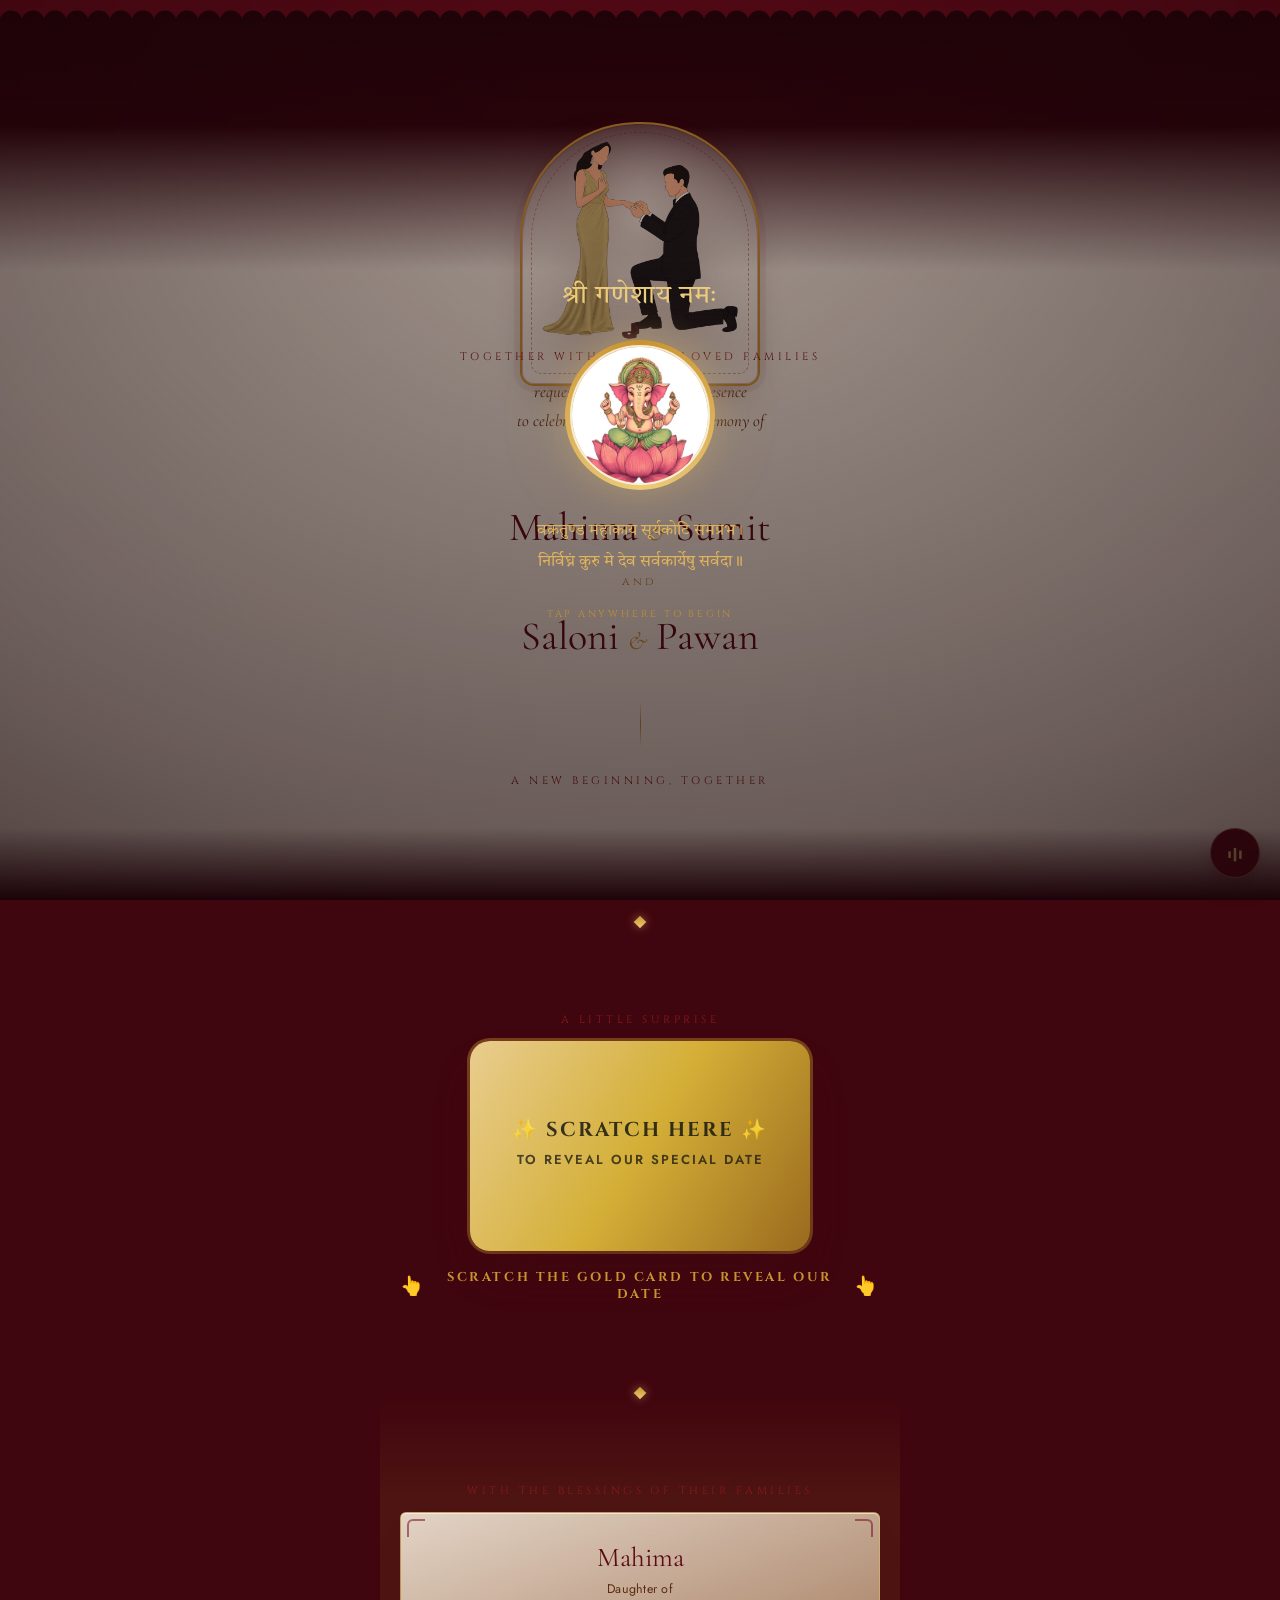
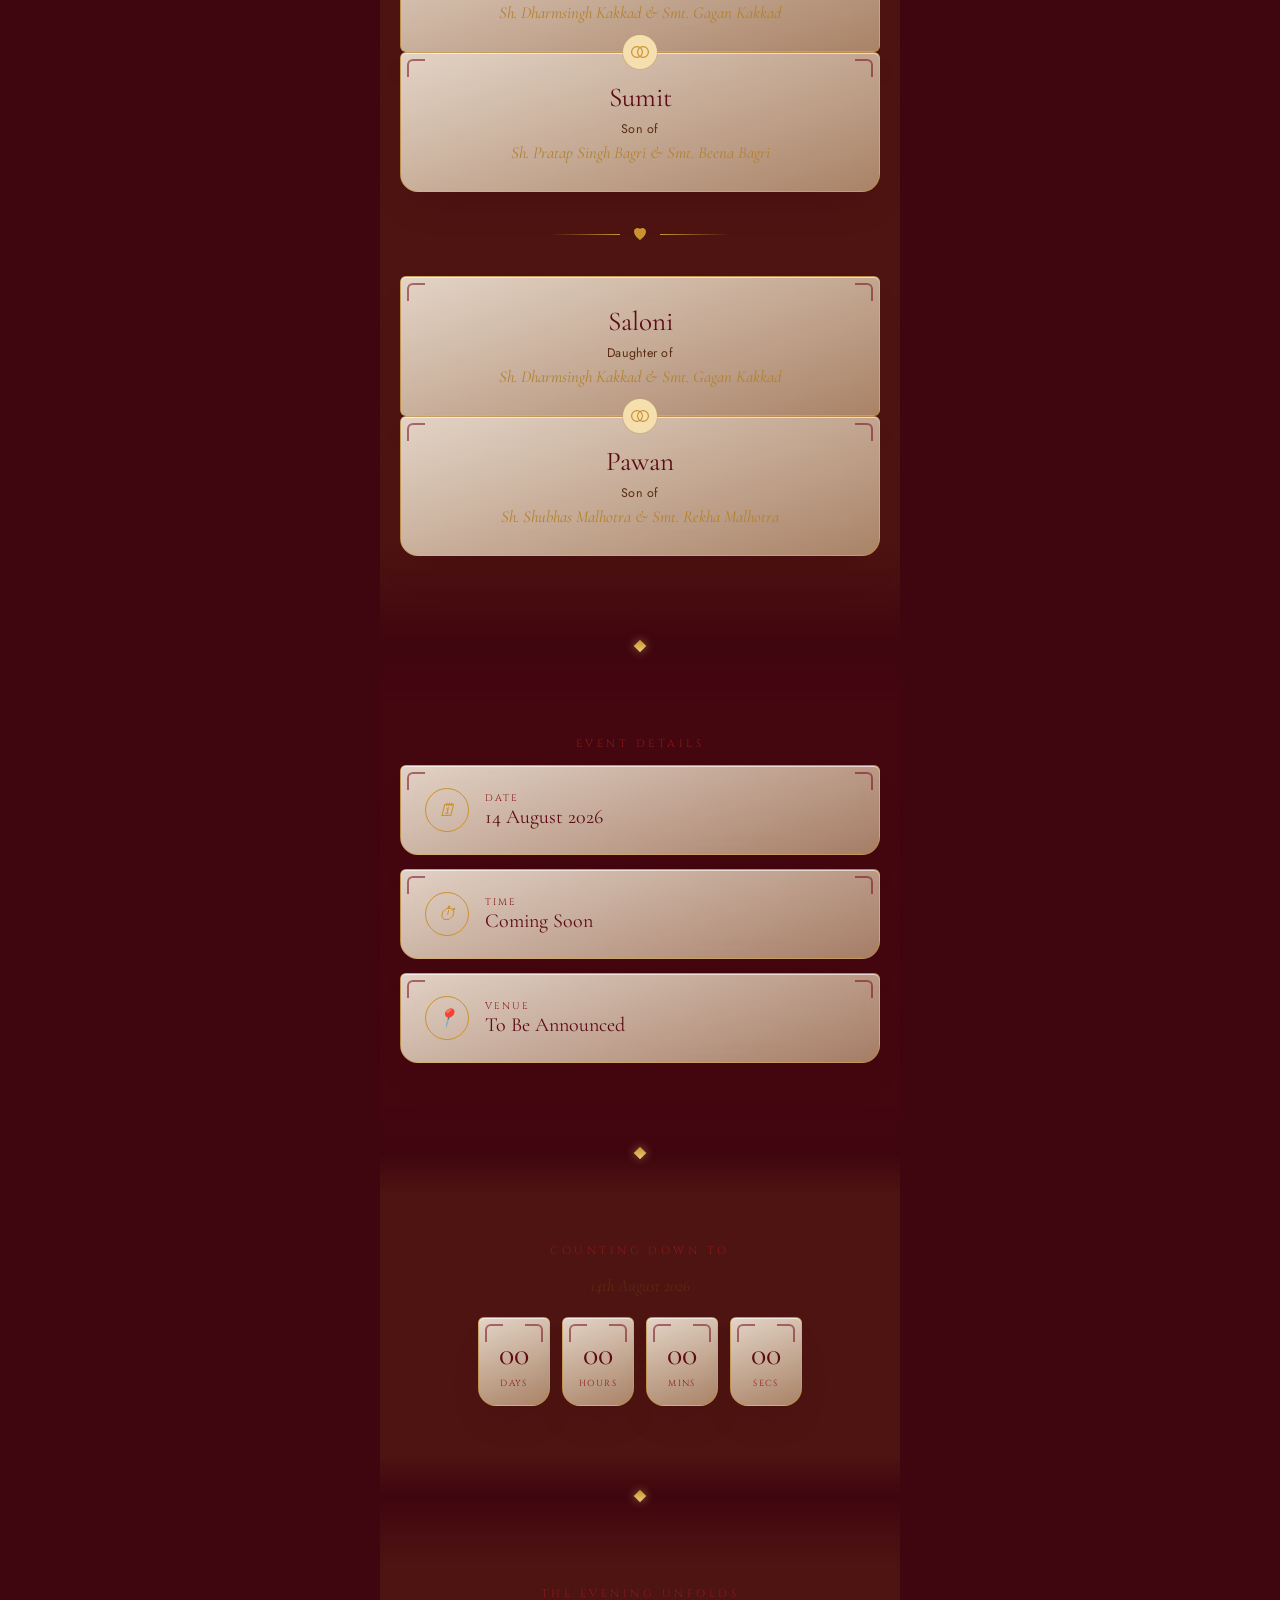
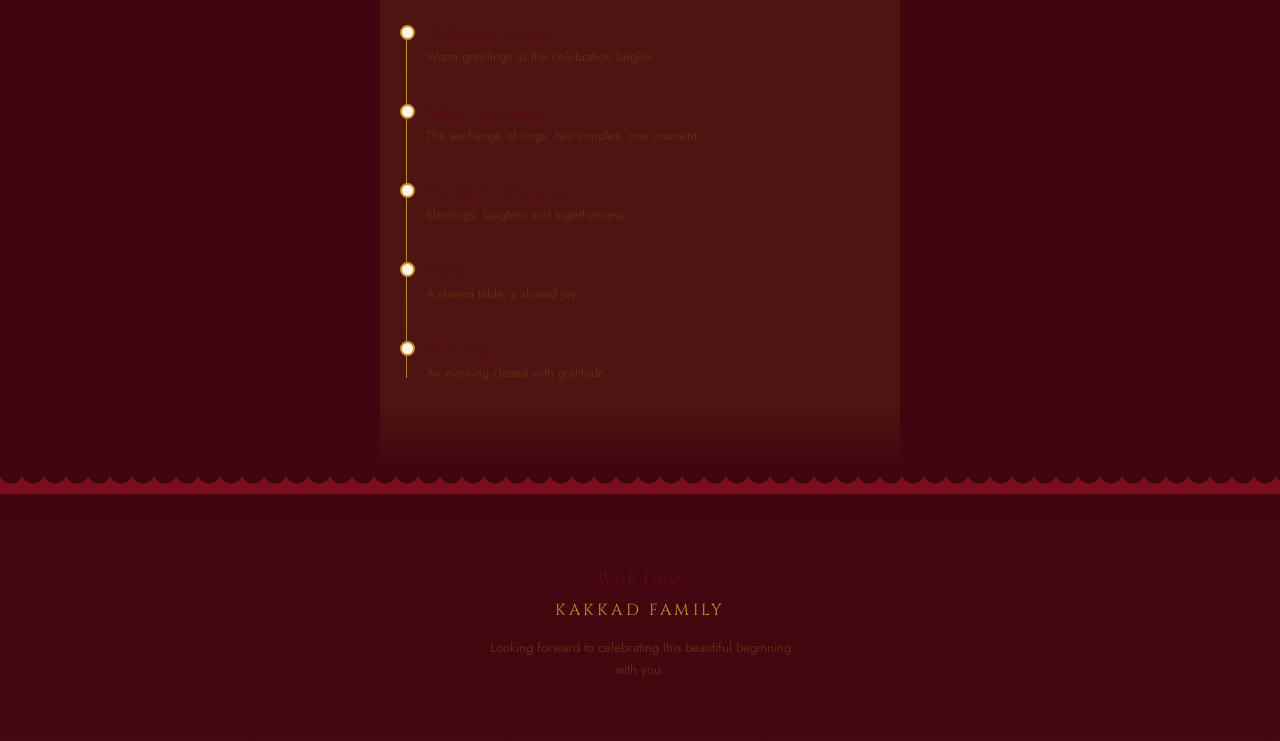
==== index.html @ e186261b "Rename index (1).html to index.html" ====
<!DOCTYPE html>
<html lang="en">
<head>
<meta charset="UTF-8">
<meta name="viewport" content="width=device-width, initial-scale=1.0, maximum-scale=1, user-scalable=no">
<title>Mahima &amp; Sumit • Saloni &amp; Pawan — Engagement</title>

<!-- ============================================================
     FONTS
     Cormorant Garamond  -> emotional display serif (names, shlok translation, big moments)
     Cinzel               -> ceremonial small caps for eyebrows / labels
     Jost                 -> clean body sans, mobile legible
     Tiro Devanagari Hindi-> for the Sanskrit invocation
============================================================ -->
<link rel="preconnect" href="https://fonts.googleapis.com">
<link rel="preconnect" href="https://fonts.gstatic.com" crossorigin>
<link href="https://fonts.googleapis.com/css2?family=Cormorant+Garamond:ital,wght@0,400;0,500;0,600;1,500&family=Cinzel:wght@500;600&family=Jost:wght@300;400;500&family=Tiro+Devanagari+Hindi&display=swap" rel="stylesheet">

<style>
/* ============================================================
   0. TOKENS
============================================================ */
:root{
  --forest:#5c0a14;
  --forest-2:#2b0509;
  --olive:#8a1a1a;
  --sage:#b3822f;
  --cream:#f6dfae;
  --ivory:#fdf6e6;
  --champagne:#c9932f;
  --champagne-soft:#eccb7a;
  --blush:#e7b95a;
  --beige:#d8b978;
  --ink:#2a1206;
  --ink-soft:#5a2c12;
  --maroon:#7a0d1e;
  --maroon-deep:#40060f;
  --royal-blue:#12305c;

  --display: 'Cormorant Garamond', serif;
  --eyebrow: 'Cinzel', serif;
  --body: 'Jost', sans-serif;
  --deva: 'Tiro Devanagari Hindi', serif;

  --ease: cubic-bezier(.22,.61,.36,1);
}

*{box-sizing:border-box; margin:0; padding:0;}
html{scroll-behavior:smooth;}
body{
  font-family:var(--body);
  color:var(--ink);
  overflow-x:hidden;
  -webkit-font-smoothing:antialiased;
  background-image:url('bg-maroon-lotus.jpg');
  background-size:cover;
  background-position:center top;
  background-repeat:no-repeat;
  background-attachment:fixed;
  background-color:var(--maroon-deep);
}
/* Soft dark veil over the real photo background so text stays readable */
body::before{
  content:'';
  position:fixed; inset:0; z-index:0; pointer-events:none;
  background:
    linear-gradient(180deg, rgba(20,3,7,.55) 0%, rgba(20,3,7,.28) 14%, rgba(253,246,230,.94) 30%, rgba(253,246,230,.97) 92%, rgba(20,3,7,.35) 100%);
}
img{max-width:100%; display:block;}
section{position:relative; z-index:1; padding:90px 20px; max-width:520px; margin:0 auto;}

.eyebrow{
  font-family:var(--eyebrow);
  letter-spacing:.32em;
  font-size:.68rem;
  text-transform:uppercase;
  color:var(--olive);
  text-align:center;
  display:block;
  margin-bottom:14px;
}
.divider{
  width:1px; height:46px;
  background:linear-gradient(to bottom, transparent, var(--champagne), transparent);
  margin:26px auto;
}
.divider-h{
  width:70px; height:1px;
  background:linear-gradient(to right, transparent, var(--champagne), transparent);
  margin:22px auto;
}

@media (prefers-reduced-motion: reduce){
  *{animation-duration:.001ms !important; animation-iteration-count:1 !important; transition-duration:.001ms !important;}
}

/* ============================================================
   0b. JHAROKHA ARCADE BAND — a repeating carved-arch balustrade,
   used to frame the top and bottom of the page like a palace facade
============================================================ */
.jharokha-arcade{
  position:relative; z-index:1;
  height:22px; width:100%;
  background-color: var(--maroon);
  -webkit-mask-image: radial-gradient(circle at 11px 22px, transparent 11px, #000 12px);
  mask-image: radial-gradient(circle at 11px 22px, transparent 11px, #000 12px);
  -webkit-mask-size:22px 22px; mask-size:22px 22px;
  -webkit-mask-repeat:repeat-x; mask-repeat:repeat-x;
  box-shadow:0 2px 10px rgba(64,6,15,.35);
}
.jharokha-arcade.flip{
  transform:scaleY(-1);
}

/* ============================================================
   1. AMBIENT FLORAL / PARTICLE LAYER (shared across page)
============================================================ */
#ambient{
  position:fixed; inset:0; pointer-events:none; z-index:2; overflow:hidden;
}
.leaf, .petal{
  position:absolute; opacity:0; will-change:transform, opacity;
  animation: drift 16s linear infinite;
}
@keyframes drift{
  0%{ transform:translateY(-8vh) translateX(0) rotate(0deg); opacity:0; }
  8%{ opacity:.55; }
  92%{ opacity:.4; }
  100%{ transform:translateY(108vh) translateX(24px) rotate(200deg); opacity:0; }
}

/* ============================================================
   2. OPENING SEQUENCE
============================================================ */
#intro{
  position:fixed; inset:0; z-index:100;
  background-image:url('bg-red-lotus.jpg');
  background-size:cover;
  background-position:center;
  display:flex; align-items:center; justify-content:center;
  transition:opacity 1.4s var(--ease), visibility 1.4s var(--ease);
}
#intro::before{
  content:'';
  position:absolute; inset:0; pointer-events:none;
  background:radial-gradient(120% 120% at 50% 20%, rgba(20,3,7,.35) 0%, rgba(20,3,7,.62) 60%, rgba(20,3,7,.85) 100%);
}
#intro.hide{opacity:0; visibility:hidden; pointer-events:none;}
.intro-inner{
  text-align:center; padding:32px; max-width:420px;
  opacity:0; transform:translateY(14px);
  animation: introFade 1.4s var(--ease) forwards;
}
@keyframes introFade{ to{opacity:1; transform:translateY(0);} }

.intro-mantra{
  font-family:var(--deva);
  font-size:1.65rem;
  color:var(--champagne-soft);
  letter-spacing:.02em;
  margin-bottom:26px;
}
.ganesh-frame{
  width:150px; height:150px; border-radius:50%;
  margin:0 auto 26px;
  padding:5px;
  background:conic-gradient(from 0deg, var(--champagne), var(--champagne-soft), var(--champagne));
  box-shadow:0 0 34px rgba(201,164,99,.45), 0 0 70px rgba(201,164,99,.18);
  animation: floatY 5s ease-in-out infinite;
}
.ganesh-frame .inner{
  width:100%; height:100%; border-radius:50%; overflow:hidden;
  border:2px solid rgba(251,248,240,.85);
}
.ganesh-frame img{ width:100%; height:100%; object-fit:cover; }
@keyframes floatY{ 0%,100%{transform:translateY(0);} 50%{transform:translateY(-10px);} }

.intro-shlok{
  font-family:var(--deva);
  font-size:1rem;
  line-height:1.9;
  color:var(--blush);
  opacity:0;
  animation: shlokFade 1.6s var(--ease) forwards;
  animation-delay:1.1s;
}
@keyframes shlokFade{ to{opacity:.92;} }

.intro-tap{
  margin-top:30px;
  font-family:var(--eyebrow);
  font-size:.62rem;
  letter-spacing:.28em;
  text-transform:uppercase;
  color:var(--champagne);
  opacity:0;
  animation: shlokFade 1.2s var(--ease) forwards;
  animation-delay:2.6s;
}

/* ============================================================
   3. HERO / INVITATION
============================================================ */
#hero{
  min-height:100vh;
  display:flex; flex-direction:column; align-items:center; justify-content:center;
  text-align:center;
  padding-top:70px;
}
.hero-illustration{
  display:flex; align-items:center; justify-content:center;
  margin-bottom:8px;
  position:relative;
}
/* Jharokha arch — a carved palace-window silhouette framing the couple portrait */
.hero-illustration::before{
  content:'';
  position:absolute;
  top:-14px; left:50%; transform:translateX(-50%);
  width:236px; height:260px;
  background:
    radial-gradient(120% 90% at 50% 38%, rgba(253,246,230,.9), rgba(253,246,230,0) 62%);
  border:2px solid var(--champagne);
  border-radius:118px 118px 14px 14px;
  box-shadow:
    0 0 0 6px rgba(122,13,30,.06),
    inset 0 0 0 1px rgba(122,13,30,.25),
    0 18px 40px -18px rgba(64,6,15,.45);
  pointer-events:none;
}
.hero-illustration::after{
  content:'';
  position:absolute;
  top:-4px; left:50%; transform:translateX(-50%);
  width:216px; height:240px;
  border:1px dashed rgba(122,13,30,.35);
  border-radius:108px 108px 10px 10px;
  pointer-events:none;
}
.couple-illustration{
  width:200px; height:auto;
  filter:drop-shadow(0 18px 26px rgba(64,6,15,.28));
  animation: floatY 6s ease-in-out infinite;
  position:relative;
  border-radius:100px 100px 8px 8px;
}

.hero-kicker{
  font-family:var(--eyebrow);
  font-size:.66rem;
  letter-spacing:.3em;
  text-transform:uppercase;
  color:var(--olive);
  margin:22px 0 6px;
}
.hero-line{
  font-family:var(--display);
  font-style:italic;
  font-size:1.05rem;
  color:var(--ink-soft);
  line-height:1.7;
  max-width:340px;
  margin:0 auto 8px;
}
.hero-names{
  font-family:var(--display);
  font-size:2.5rem;
  color:var(--forest);
  line-height:1.25;
  margin:14px 0;
}
.hero-names .amp{ color:var(--champagne); font-style:italic; font-size:1.6rem; }
.hero-and{
  font-family:var(--eyebrow);
  font-size:.7rem;
  letter-spacing:.3em;
  color:var(--sage);
  margin:8px 0;
}

.reveal{
  opacity:0; transform:translateY(26px);
  transition:opacity 1s var(--ease), transform 1s var(--ease);
}
.reveal.in{ opacity:1; transform:translateY(0); }

/* ============================================================
   4. GLASS CARD (shared)
============================================================ */
.glass{
  background:linear-gradient(160deg, rgba(253,246,230,.85), rgba(246,223,174,.55));
  backdrop-filter:blur(14px);
  -webkit-backdrop-filter:blur(14px);
  border:1px solid rgba(201,147,47,.5);
  border-radius:6px 6px 18px 18px;
  box-shadow:0 20px 40px -20px rgba(64,6,15,.35), inset 0 1px 0 rgba(255,255,255,.6);
  position:relative;
}
/* carved jharokha corner brackets */
.glass::before, .glass::after{
  content:'';
  position:absolute; top:6px; width:16px; height:16px;
  border-top:2px solid var(--maroon); pointer-events:none; opacity:.55;
}
.glass::before{ left:6px; border-left:2px solid var(--maroon); border-radius:6px 0 0 0; }
.glass::after{ right:6px; border-right:2px solid var(--maroon); border-radius:0 6px 0 0; }

/* ============================================================
   5. SCRATCH CARD
============================================================ */
#scratch-section{ text-align:center; }
.scratch-wrap{
  position:relative;
  width:100%; max-width:340px; height:210px;
  margin:0 auto;
  border-radius:20px;
  overflow:hidden;
  box-shadow:0 24px 50px -18px rgba(64,6,15,.45), 0 0 0 3px rgba(201,147,47,.4);
  animation: scratchGlow 2.2s ease-in-out infinite;
}
@keyframes scratchGlow{
  0%,100%{ box-shadow:0 24px 50px -18px rgba(64,6,15,.45), 0 0 0 3px rgba(201,147,47,.35), 0 0 18px 2px rgba(201,147,47,.25); }
  50%{ box-shadow:0 24px 50px -18px rgba(64,6,15,.45), 0 0 0 3px rgba(201,147,47,.7), 0 0 32px 8px rgba(201,147,47,.6); }
}
.scratch-reveal{
  position:absolute; inset:0;
  display:flex; flex-direction:column; align-items:center; justify-content:center;
  background:linear-gradient(160deg, var(--forest-2), var(--forest));
  color:var(--champagne-soft);
}
.scratch-reveal .date-big{
  font-family:var(--display); font-size:2.5rem; color:var(--ivory); margin:6px 0;
}
.scratch-reveal .date-sub{
  font-family:var(--eyebrow); font-size:.62rem; letter-spacing:.28em; text-transform:uppercase;
}
#scratch-canvas{
  position:absolute; inset:0; touch-action:none; cursor:pointer;
}
.scratch-hint{
  margin-top:18px;
  font-family:var(--eyebrow);
  font-size:.8rem;
  letter-spacing:.2em;
  color:var(--champagne);
  text-transform:uppercase;
  font-weight:700;
  display:flex;
  align-items:center;
  justify-content:center;
  gap:10px;
  animation: hintPulse 1.6s ease-in-out infinite;
}
.scratch-hint .finger{
  font-size:1.15rem;
  animation: fingerTap 1.6s ease-in-out infinite;
}
@keyframes hintPulse{
  0%,100%{ opacity:.7; transform:scale(1); }
  50%{ opacity:1; transform:scale(1.06); }
}
@keyframes fingerTap{
  0%,100%{ transform:translateY(0) rotate(0deg); }
  50%{ transform:translateY(4px) rotate(-8deg); }
}
.sparkle{
  position:absolute; width:6px; height:6px; border-radius:50%;
  background:var(--champagne-soft);
  opacity:0;
  pointer-events:none;
}

/* ============================================================
   5b. SECTION TINTS + ORNAMENTS (adds visual rhythm/depth)
============================================================ */
#family, #countdown, #timeline{
  background:linear-gradient(180deg, rgba(255,255,255,0) 0%, rgba(201,147,47,.10) 12%, rgba(201,147,47,.10) 88%, rgba(255,255,255,0) 100%);
}
#details{
  background:linear-gradient(180deg, rgba(255,255,255,0) 0%, rgba(122,13,30,.08) 12%, rgba(122,13,30,.08) 88%, rgba(255,255,255,0) 100%);
}
section::before{
  content:'';
  position:absolute; left:50%; top:0; transform:translate(-50%,-50%) rotate(45deg);
  width:9px; height:9px;
  background:linear-gradient(135deg, var(--champagne), var(--champagne-soft));
  box-shadow:0 0 10px rgba(201,164,99,.6);
}
#hero::before{ display:none; }

/* ============================================================
   6. FAMILY SECTION
============================================================ */
.family-grid{ display:flex; flex-direction:column; gap:18px; margin-top:10px; }
.family-card{
  padding:28px 24px; text-align:center;
}
.family-card .who{
  font-family:var(--display); font-size:1.7rem; color:var(--forest); margin-bottom:6px;
}
.family-card .rel{
  font-family:var(--body); font-size:.78rem; color:var(--ink-soft); letter-spacing:.02em;
}
.family-card .parents{
  font-family:var(--display); font-style:italic; font-size:1.05rem; color:var(--sage); margin-top:4px;
}

/* couple pairing — two family cards visually bound together as one unit */
.couple-pair{
  display:flex; flex-direction:column; align-items:stretch;
  position:relative;
}
.couple-pair .family-card{ position:relative; z-index:1; }
.couple-pair .family-card:first-child{ border-bottom-left-radius:6px; border-bottom-right-radius:6px; }
.couple-pair .family-card:last-child{ border-top-left-radius:6px; border-top-right-radius:6px; }
.pair-connector{
  display:flex; align-items:center; justify-content:center;
  height:0; position:relative; z-index:2;
  margin:0 auto;
}
.pair-connector svg{
  background:var(--cream);
  border-radius:50%;
  padding:5px;
  box-shadow:0 0 0 1px rgba(201,164,99,.35);
}

/* clear divider between the two couples */
.couple-divider{
  display:flex; align-items:center; justify-content:center; gap:12px;
  margin:34px 0;
}
.couple-divider .line{
  flex:1; max-width:70px; height:1px;
  background:linear-gradient(to right, transparent, var(--champagne));
}
.couple-divider .line:last-child{
  background:linear-gradient(to left, transparent, var(--champagne));
}

.family-heading{
  font-family:var(--eyebrow); font-size:.68rem; letter-spacing:.28em;
  text-transform:uppercase; color:var(--champagne); text-align:center; margin:36px 0 14px;
}
.family-heading:first-of-type{ margin-top:0; }

/* ============================================================
   7. EVENT DETAIL CARDS
============================================================ */
.details-grid{ display:flex; flex-direction:column; gap:14px; margin-top:10px; }
.detail-card{
  padding:22px 24px; display:flex; align-items:center; gap:16px;
}
.detail-icon{
  width:44px; height:44px; border-radius:50%; flex:none;
  border:1px solid var(--champagne);
  display:flex; align-items:center; justify-content:center;
  color:var(--champagne); font-family:var(--display); font-style:italic; font-size:1.1rem;
}
.detail-card .label{ font-family:var(--eyebrow); font-size:.6rem; letter-spacing:.2em; color:var(--olive); text-transform:uppercase; }
.detail-card .value{ font-family:var(--display); font-size:1.25rem; color:var(--forest); }

/* ============================================================
   8. COUNTDOWN
============================================================ */
#countdown{ text-align:center; }
.countdown-grid{ display:flex; justify-content:center; gap:12px; margin-top:16px; }
.count-box{
  width:72px; padding:16px 0; text-align:center;
}
.count-box .num{ font-family:var(--display); font-size:2rem; color:var(--forest); }
.count-box .lab{ font-family:var(--eyebrow); font-size:.55rem; letter-spacing:.16em; color:var(--olive); text-transform:uppercase; margin-top:4px; }

/* ============================================================
   9. TIMELINE
============================================================ */
.timeline{ position:relative; margin-top:20px; padding-left:26px; }
.timeline::before{
  content:''; position:absolute; left:6px; top:4px; bottom:4px; width:1px;
  background:linear-gradient(to bottom, var(--champagne), var(--sage));
}
.t-item{
  position:relative; padding-bottom:34px;
}
.t-item:last-child{ padding-bottom:0; }
.t-item::before{
  content:''; position:absolute; left:-26px; top:4px; width:11px; height:11px; border-radius:50%;
  background:var(--ivory); border:2px solid var(--champagne);
}
.t-item .t-title{ font-family:var(--display); font-size:1.25rem; color:var(--forest); }
.t-item .t-desc{ font-family:var(--body); font-size:.8rem; color:var(--ink-soft); margin-top:2px; }

/* ============================================================
   10. MUSIC BUTTON
============================================================ */
#music-btn{
  position:fixed; bottom:22px; right:20px; z-index:50;
  width:50px; height:50px; border-radius:50%;
  background:var(--forest); color:var(--champagne-soft);
  display:flex; align-items:center; justify-content:center;
  border:1px solid rgba(201,164,99,.5);
  box-shadow:0 10px 24px -8px rgba(64,6,15,.5);
  cursor:pointer;
}
#music-btn svg{ width:20px; height:20px; }
#music-btn .bar{ animation: eq 1s ease-in-out infinite; transform-origin:bottom; }
#music-btn.paused .bar{ animation-play-state:paused; }
@keyframes eq{ 0%,100%{transform:scaleY(.4);} 50%{transform:scaleY(1);} }

/* ============================================================
   11. FOOTER
============================================================ */
footer{
  text-align:center; padding:70px 20px 60px;
  background:linear-gradient(180deg, transparent, rgba(122,13,30,.08));
}
footer .with-love{ font-family:var(--display); font-style:italic; font-size:1.4rem; color:var(--forest); }
footer .fam-name{ font-family:var(--eyebrow); font-size:1rem; letter-spacing:.2em; color:var(--champagne); margin:8px 0 16px; text-transform:uppercase; }
footer .note{ font-family:var(--body); font-size:.82rem; color:var(--ink-soft); max-width:320px; margin:0 auto; line-height:1.7; }

/* small screens fine-tuning */
@media (max-width:360px){
  .hero-names{ font-size:2.1rem; }
  .scratch-wrap{ height:190px; }
}
</style>
</head>
<body>

<!-- ============================================================
     AMBIENT DECOR LAYER — floating leaves / petals, generated by JS
============================================================ -->
<div id="ambient"></div>
<div class="jharokha-arcade" aria-hidden="true"></div>

<!-- ============================================================
     OPENING SEQUENCE
============================================================ -->
<div id="intro">
  <div class="intro-inner">
    <div class="intro-mantra">श्री गणेशाय नमः</div>
    <div class="ganesh-frame">
      <div class="inner">
        <!-- Ganesh Ji image (provided by couple) -->
        <img src="[data-uri]" alt="Shree Ganesh">
      </div>
    </div>
    <div class="intro-shlok">
      वक्रतुण्ड महाकाय सूर्यकोटि समप्रभ।<br>
      निर्विघ्नं कुरु मे देव सर्वकार्येषु सर्वदा॥
    </div>
    <div class="intro-tap">Tap anywhere to begin</div>
  </div>
</div>

<!-- ============================================================
     HERO — INVITATION OPENING
============================================================ -->
<section id="hero">
  <div class="hero-illustration reveal">
    <!-- Couple illustration (provided by couple) -->
    <img src="[data-uri]" alt="Engagement illustration" class="couple-illustration">
  </div>

  <div class="eyebrow reveal">Together With Their Beloved Families</div>
  <p class="hero-line reveal">request the honour of your presence<br>to celebrate the Engagement Ceremony of</p>

  <div class="divider-h reveal"></div>

  <div class="hero-names reveal">Mahima <span class="amp">&amp;</span> Sumit</div>
  <div class="hero-and reveal">and</div>
  <div class="hero-names reveal">Saloni <span class="amp">&amp;</span> Pawan</div>

  <div class="divider reveal"></div>
  <div class="eyebrow reveal" style="margin-bottom:0;">A New Beginning, Together</div>
</section>

<!-- ============================================================
     SCRATCH CARD — signature interactive moment
============================================================ -->
<section id="scratch-section">
  <span class="eyebrow reveal">A Little Surprise</span>
  <div class="scratch-wrap reveal" id="scratchWrap">
    <div class="scratch-reveal">
      <div class="date-sub">Celebrate With Us</div>
      <div class="date-big">14 August 2026</div>
      <div class="date-sub">Save The Date</div>
    </div>
    <canvas id="scratch-canvas"></canvas>
  </div>
  <div class="scratch-hint reveal"><span class="finger">👆</span>Scratch the gold card to reveal our date<span class="finger">👆</span></div>
</section>

<!-- ============================================================
     FAMILY SECTION
============================================================ -->
<section id="family">
  <span class="eyebrow reveal">With The Blessings Of Their Families</span>

  <div class="couple-pair reveal">
    <div class="family-card glass">
      <div class="who">Mahima</div>
      <div class="rel">Daughter of</div>
      <div class="parents">Sh. Dharmsingh Kakkad &amp; Smt. Gagan Kakkad</div>
    </div>
    <div class="pair-connector">
      <svg viewBox="0 0 40 40" width="34" height="34"><circle cx="15" cy="20" r="9" fill="none" stroke="#c9932f" stroke-width="2"/><circle cx="25" cy="20" r="9" fill="none" stroke="#c9932f" stroke-width="2"/></svg>
    </div>
    <div class="family-card glass">
      <div class="who">Sumit</div>
      <div class="rel">Son of</div>
      <div class="parents">Sh. Pratap Singh Bagri &amp; Smt. Beena Bagri</div>
    </div>
  </div>

  <div class="couple-divider reveal">
    <span class="line"></span>
    <svg viewBox="0 0 24 24" width="16" height="16"><path d="M12 21C12 21 3 14.5 3 8.5C3 5 5.5 3 8.5 3C10.5 3 12 4.5 12 4.5C12 4.5 13.5 3 15.5 3C18.5 3 21 5 21 8.5C21 14.5 12 21 12 21Z" fill="#c9932f"/></svg>
    <span class="line"></span>
  </div>

  <div class="couple-pair reveal">
    <div class="family-card glass">
      <div class="who">Saloni</div>
      <div class="rel">Daughter of</div>
      <div class="parents">Sh. Dharmsingh Kakkad &amp; Smt. Gagan Kakkad</div>
    </div>
    <div class="pair-connector">
      <svg viewBox="0 0 40 40" width="34" height="34"><circle cx="15" cy="20" r="9" fill="none" stroke="#c9932f" stroke-width="2"/><circle cx="25" cy="20" r="9" fill="none" stroke="#c9932f" stroke-width="2"/></svg>
    </div>
    <div class="family-card glass">
      <div class="who">Pawan</div>
      <div class="rel">Son of</div>
      <div class="parents">Sh. Shubhas Malhotra &amp; Smt. Rekha Malhotra</div>
    </div>
  </div>
</section>

<!-- ============================================================
     EVENT DETAILS
============================================================ -->
<section id="details">
  <span class="eyebrow reveal">Event Details</span>
  <div class="details-grid">
    <div class="detail-card glass reveal">
      <div class="detail-icon">🗓</div>
      <div><div class="label">Date</div><div class="value">14 August 2026</div></div>
    </div>
    <div class="detail-card glass reveal">
      <div class="detail-icon">⏱</div>
      <div><div class="label">Time</div><div class="value">Coming Soon</div></div>
    </div>
    <div class="detail-card glass reveal">
      <div class="detail-icon">📍</div>
      <div><div class="label">Venue</div><div class="value">To Be Announced</div></div>
    </div>
  </div>
</section>

<!-- ============================================================
     COUNTDOWN
============================================================ -->
<section id="countdown">
  <span class="eyebrow reveal">Counting Down To</span>
  <p class="hero-line reveal" style="margin-bottom:0;">14th August 2026</p>
  <div class="countdown-grid reveal">
    <div class="count-box glass"><div class="num" id="cd-days">00</div><div class="lab">Days</div></div>
    <div class="count-box glass"><div class="num" id="cd-hours">00</div><div class="lab">Hours</div></div>
    <div class="count-box glass"><div class="num" id="cd-mins">00</div><div class="lab">Mins</div></div>
    <div class="count-box glass"><div class="num" id="cd-secs">00</div><div class="lab">Secs</div></div>
  </div>
</section>

<!-- ============================================================
     TIMELINE
============================================================ -->
<section id="timeline">
  <span class="eyebrow reveal">The Evening Unfolds</span>
  <div class="timeline">
    <div class="t-item reveal"><div class="t-title">Welcome Guests</div><div class="t-desc">Warm greetings as the celebration begins</div></div>
    <div class="t-item reveal"><div class="t-title">Ring Ceremony</div><div class="t-desc">The exchange of rings, two couples, one moment</div></div>
    <div class="t-item reveal"><div class="t-title">Family Celebration</div><div class="t-desc">Blessings, laughter and togetherness</div></div>
    <div class="t-item reveal"><div class="t-title">Dinner</div><div class="t-desc">A shared table, a shared joy</div></div>
    <div class="t-item reveal"><div class="t-title">Blessings</div><div class="t-desc">An evening closed with gratitude</div></div>
  </div>
</section>

<!-- ============================================================
     FOOTER
============================================================ -->
<div class="jharokha-arcade flip" aria-hidden="true"></div>
<footer>
  <div class="with-love reveal">With Love,</div>
  <div class="fam-name reveal">Kakkad Family</div>
  <p class="note reveal">Looking forward to celebrating this beautiful beginning with you.</p>
</footer>

<!-- ============================================================
     MUSIC TOGGLE — placeholder audio, replace src below
============================================================ -->
<div id="music-btn" class="paused" role="button" aria-label="Toggle music">
  <svg viewBox="0 0 24 24"><rect class="bar" x="4" y="10" width="3" height="8" fill="currentColor"/><rect class="bar" x="10.5" y="6" width="3" height="16" fill="currentColor" style="animation-delay:.2s"/><rect class="bar" x="17" y="9" width="3" height="10" fill="currentColor" style="animation-delay:.4s"/></svg>
</div>
<!-- Replace the src below with your own audio file -->
<audio id="bg-music" loop src="[data-uri]"></audio>

<script>
/* ============================================================
   1. INTRO SEQUENCE
============================================================ */
const intro = document.getElementById('intro');
function dismissIntro(){
  intro.classList.add('hide');
  document.body.style.overflow = 'auto';
}
document.body.style.overflow = 'hidden';
intro.addEventListener('click', dismissIntro);
setTimeout(dismissIntro, 5200); // auto-transition after the shlok has been read

/* ============================================================
   2. SCROLL REVEAL
============================================================ */
const revealEls = document.querySelectorAll('.reveal');
const io = new IntersectionObserver((entries)=>{
  entries.forEach(e=>{
    if(e.isIntersecting){ e.target.classList.add('in'); io.unobserve(e.target); }
  });
}, { threshold:.2 });
revealEls.forEach((el,i)=>{ el.style.transitionDelay = (i%4)*0.08 + 's'; io.observe(el); });

/* ============================================================
   3. AMBIENT FLOATING LEAVES / PETALS
============================================================ */
const ambient = document.getElementById('ambient');
const isMobile = window.innerWidth < 640;
const count = isMobile ? 8 : 14;
const shapes = [
  // paisley / mango motif (kairi), a classic Rajasthani ornament
  `<svg width="18" height="18" viewBox="0 0 24 24"><path d="M12 2C7 2 5 7 7 11C8.5 14 12 14 12 18C12 20 10 21 10 21C15 22 18 18 17 13C16 9 12 9 12 6C12 4.5 13 3 13 3C13 3 12.5 2 12 2Z" fill="#c9932f"/></svg>`,
  // small diya/petal
  `<svg width="14" height="14" viewBox="0 0 24 24"><ellipse cx="12" cy="12" rx="10" ry="6" fill="#7a0d1e" opacity=".65"/></svg>`,
  // tiny gold dot
  `<svg width="6" height="6" viewBox="0 0 10 10"><circle cx="5" cy="5" r="5" fill="#d4af37"/></svg>`
];
for(let i=0;i<count;i++){
  const el = document.createElement('div');
  el.className = Math.random() > .5 ? 'leaf' : 'petal';
  el.innerHTML = shapes[Math.floor(Math.random()*shapes.length)];
  el.style.left = Math.random()*100 + 'vw';
  el.style.top = (-10 - Math.random()*20) + 'vh';
  el.style.animationDuration = (14 + Math.random()*10) + 's';
  el.style.animationDelay = (Math.random()*14) + 's';
  ambient.appendChild(el);
}

/* ============================================================
   4. SCRATCH CARD
============================================================ */
const canvas = document.getElementById('scratch-canvas');
const ctx = canvas.getContext('2d');
const wrap = document.getElementById('scratchWrap');
let scratchDone = false;

function sizeCanvas(){
  const rect = wrap.getBoundingClientRect();
  canvas.width = rect.width;
  canvas.height = rect.height;
  drawScratchSurface();
}
function drawScratchSurface(){
  const g = ctx.createLinearGradient(0,0,canvas.width,canvas.height);
  g.addColorStop(0,'#e9cd8f');
  g.addColorStop(.5,'#d4af37');
  g.addColorStop(1,'#9a6a1e');
  ctx.fillStyle = g;
  ctx.fillRect(0,0,canvas.width,canvas.height);
  ctx.font = '700 20px Cinzel, serif';
  ctx.fillStyle = 'rgba(22,23,17,.85)';
  ctx.textAlign = 'center';
  ctx.letterSpacing = '2px';
  ctx.fillText('✨ SCRATCH HERE ✨', canvas.width/2, canvas.height/2 - 10);
  ctx.font = '600 13px Jost, sans-serif';
  ctx.fillStyle = 'rgba(22,23,17,.75)';
  ctx.fillText('TO REVEAL OUR SPECIAL DATE', canvas.width/2, canvas.height/2 + 18);
}
window.addEventListener('resize', sizeCanvas);
sizeCanvas();

function getPos(e){
  const rect = canvas.getBoundingClientRect();
  const t = e.touches ? e.touches[0] : e;
  return { x: t.clientX - rect.left, y: t.clientY - rect.top };
}
function scratchAt(x,y){
  ctx.globalCompositeOperation = 'destination-out';
  ctx.beginPath();
  ctx.arc(x,y,22,0,Math.PI*2);
  ctx.fill();
}
function checkRevealPercent(){
  const data = ctx.getImageData(0,0,canvas.width,canvas.height).data;
  let cleared = 0;
  const total = data.length/4;
  for(let i=3;i<data.length;i+=4*8){ if(data[i] < 40) cleared++; } // sample every 8th pixel for perf
  return cleared / (total/8);
}
let isDown = false;
function handleMove(e){
  if(!isDown || scratchDone) return;
  e.preventDefault();
  const p = getPos(e);
  scratchAt(p.x, p.y);
  if(checkRevealPercent() > 0.5){
    revealFully();
  }
}
canvas.addEventListener('mousedown', ()=>isDown=true);
canvas.addEventListener('mouseup', ()=>isDown=false);
canvas.addEventListener('mouseleave', ()=>isDown=false);
canvas.addEventListener('mousemove', handleMove);
canvas.addEventListener('touchstart', (e)=>{ isDown=true; handleMove(e); }, {passive:false});
canvas.addEventListener('touchend', ()=>isDown=false);
canvas.addEventListener('touchmove', handleMove, {passive:false});

function revealFully(){
  scratchDone = true;
  canvas.style.transition = 'opacity .8s ease';
  canvas.style.opacity = '0';
  setTimeout(()=> canvas.style.display='none', 800);
  spawnSparkles();
}

function spawnSparkles(){
  const colors = ['#d4af37','#eccb7a','#7a0d1e'];
  for(let i=0;i<26;i++){
    const s = document.createElement('div');
    const isFlower = Math.random() > .6;
    s.style.position = 'absolute';
    s.style.left = Math.random()*100 + '%';
    s.style.top = Math.random()*100 + '%';
    s.style.width = isFlower ? '10px' : '5px';
    s.style.height = s.style.width;
    s.style.borderRadius = '50%';
    s.style.background = colors[Math.floor(Math.random()*colors.length)];
    s.style.zIndex = 5;
    s.style.pointerEvents = 'none';
    s.style.opacity = '0';
    s.style.transition = 'transform 1.1s ease-out, opacity 1.1s ease-out';
    wrap.appendChild(s);
    requestAnimationFrame(()=>{
      s.style.opacity = '1';
      s.style.transform = `translateY(${-40 - Math.random()*40}px) scale(${.6+Math.random()})`;
    });
    setTimeout(()=>{
      s.style.opacity = '0';
      setTimeout(()=> s.remove(), 1000);
    }, 900 + Math.random()*400);
  }
}

/* ============================================================
   5. COUNTDOWN
============================================================ */
const targetDate = new Date('2026-08-14T00:00:00');
function updateCountdown(){
  const now = new Date();
  let diff = targetDate - now;
  if(diff < 0) diff = 0;
  const d = Math.floor(diff/(1000*60*60*24));
  const h = Math.floor((diff/(1000*60*60))%24);
  const m = Math.floor((diff/(1000*60))%60);
  const s = Math.floor((diff/1000)%60);
  document.getElementById('cd-days').textContent = String(d).padStart(2,'0');
  document.getElementById('cd-hours').textContent = String(h).padStart(2,'0');
  document.getElementById('cd-mins').textContent = String(m).padStart(2,'0');
  document.getElementById('cd-secs').textContent = String(s).padStart(2,'0');
}
updateCountdown();
setInterval(updateCountdown, 1000);

/* ============================================================
   6. MUSIC TOGGLE — replace the <audio> src with your own file
============================================================ */
const musicBtn = document.getElementById('music-btn');
const audio = document.getElementById('bg-music');
let playing = false;
musicBtn.addEventListener('click', ()=>{
  if(!playing){
    audio.play().catch(()=>{ /* placeholder file not present yet — add your own audio to enable playback */ });
    musicBtn.classList.remove('paused');
    playing = true;
  } else {
    audio.pause();
    musicBtn.classList.add('paused');
    playing = false;
  }
});
</script>
</body>
</html>
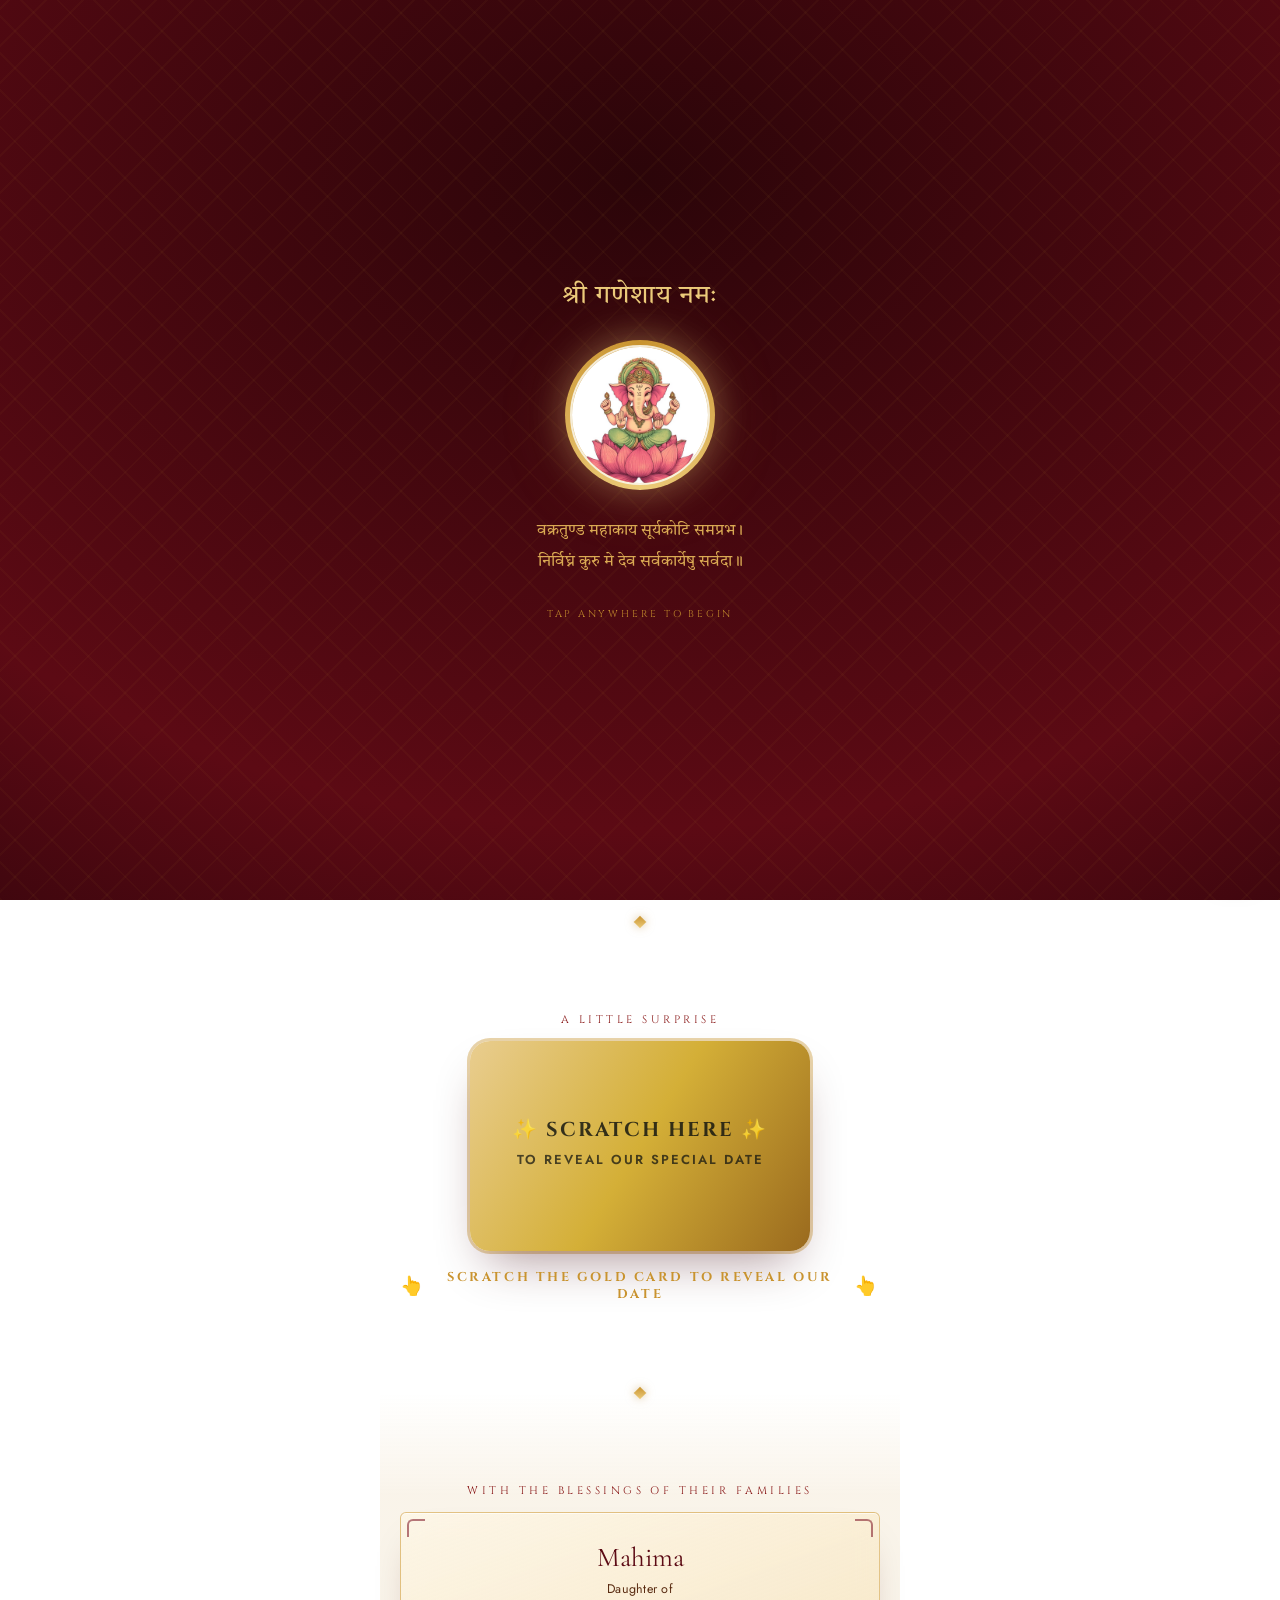
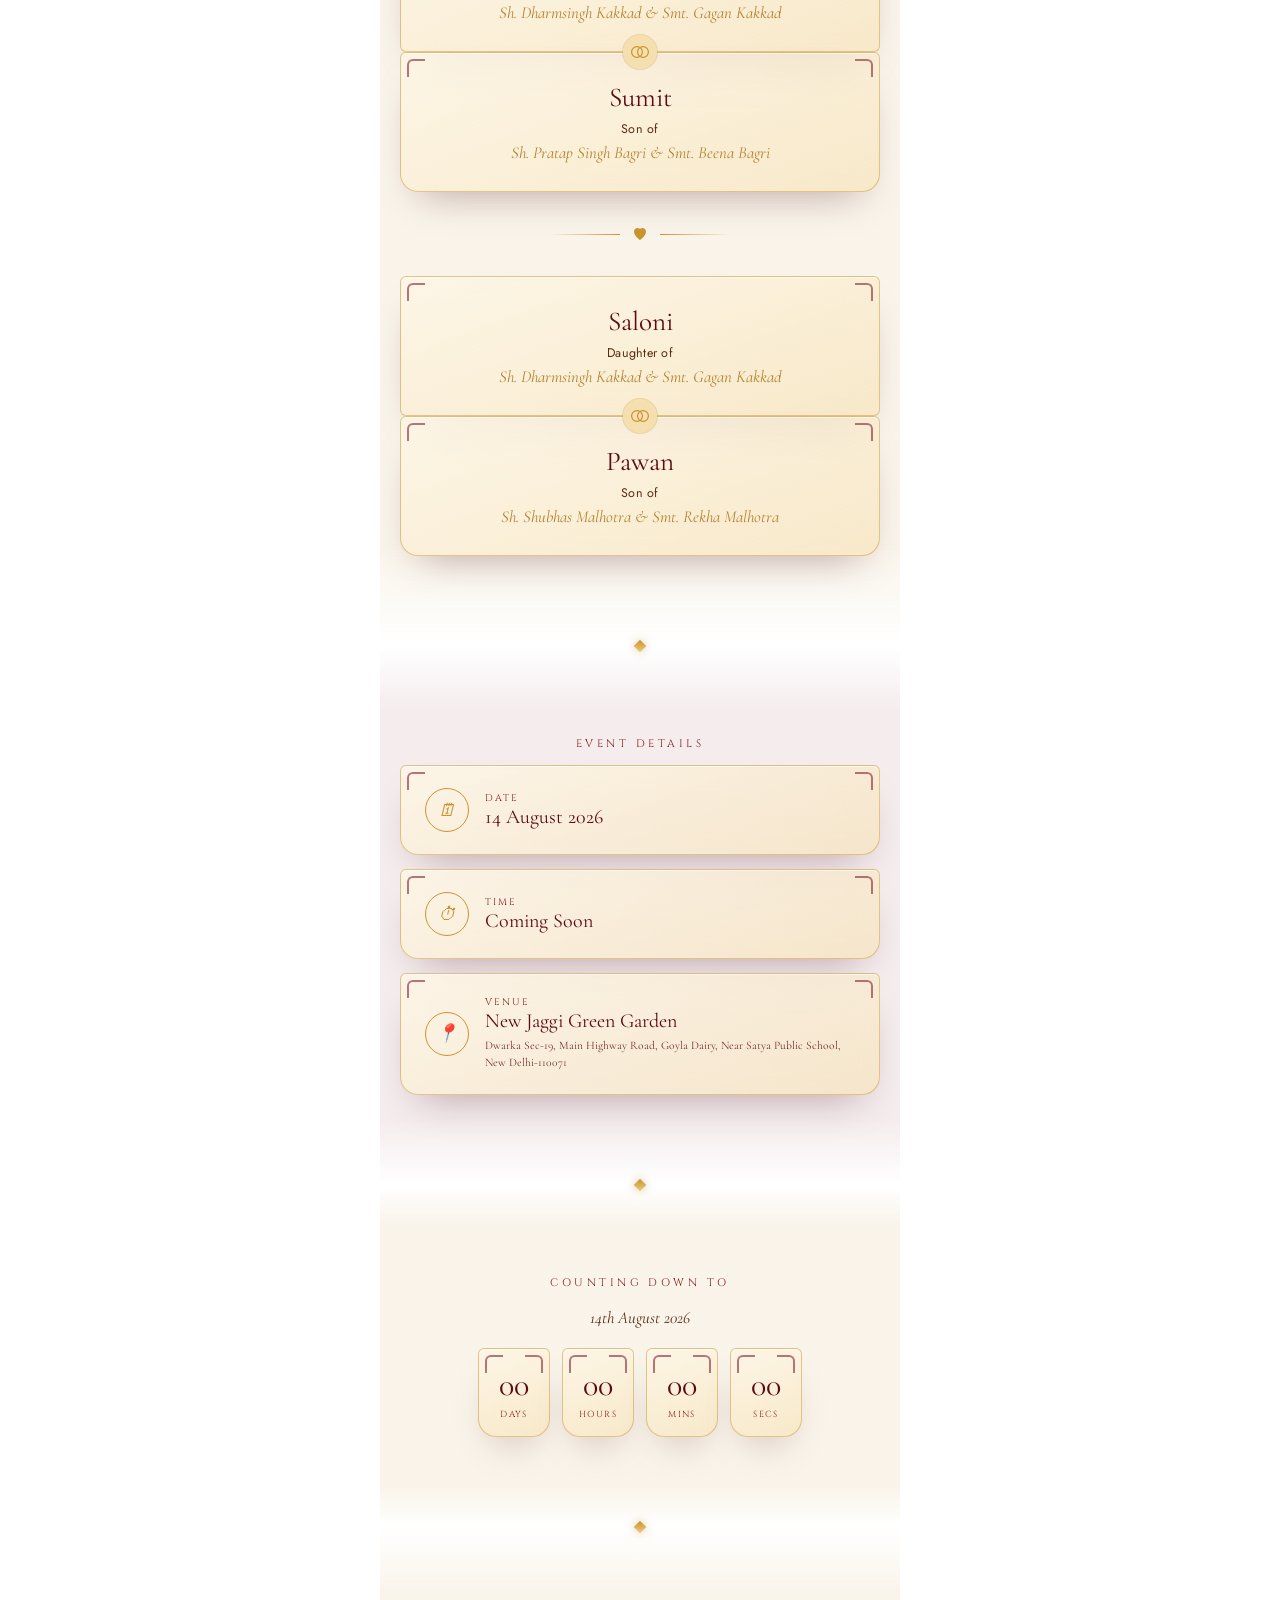
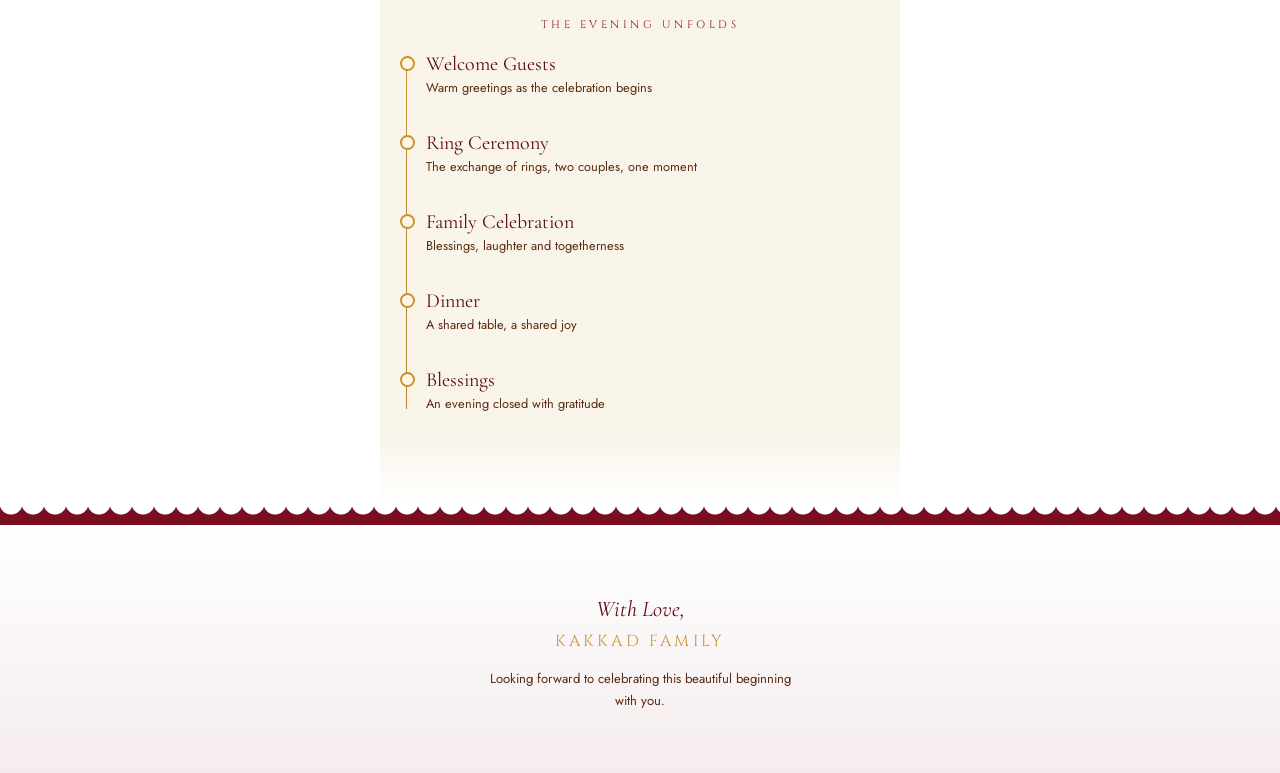
==== commit cfa782ab: "Rename index (1).html to index.html" ====
--- a/index.html
+++ b/index.html
@@ -52,19 +52,22 @@
   color:var(--ink);
   overflow-x:hidden;
   -webkit-font-smoothing:antialiased;
-  background-image:url('bg-maroon-lotus.jpg');
-  background-size:cover;
-  background-position:center top;
-  background-repeat:no-repeat;
+  background:
+    radial-gradient(60% 40% at 15% 8%, rgba(122,13,30,.14), transparent 60%),
+    radial-gradient(50% 35% at 90% 18%, rgba(201,147,47,.20), transparent 60%),
+    radial-gradient(55% 40% at 85% 78%, rgba(122,13,30,.16), transparent 60%),
+    radial-gradient(60% 45% at 5% 85%, rgba(201,147,47,.16), transparent 60%),
+    linear-gradient(165deg, var(--ivory) 0%, var(--cream) 45%, #ecc98a 100%);
   background-attachment:fixed;
-  background-color:var(--maroon-deep);
-}
-/* Soft dark veil over the real photo background so text stays readable */
+}
+/* Jaali (carved lattice) texture, echoing a jharokha screen */
 body::before{
   content:'';
   position:fixed; inset:0; z-index:0; pointer-events:none;
-  background:
-    linear-gradient(180deg, rgba(20,3,7,.55) 0%, rgba(20,3,7,.28) 14%, rgba(253,246,230,.94) 30%, rgba(253,246,230,.97) 92%, rgba(20,3,7,.35) 100%);
+  opacity:.35;
+  background-image:
+    repeating-linear-gradient(45deg, rgba(122,13,30,.10) 0 2px, transparent 2px 22px),
+    repeating-linear-gradient(-45deg, rgba(201,147,47,.14) 0 2px, transparent 2px 22px);
 }
 img{max-width:100%; display:block;}
 section{position:relative; z-index:1; padding:90px 20px; max-width:520px; margin:0 auto;}
@@ -134,16 +137,17 @@
 ============================================================ */
 #intro{
   position:fixed; inset:0; z-index:100;
-  background-image:url('bg-red-lotus.jpg');
-  background-size:cover;
-  background-position:center;
+  background:
+    radial-gradient(120% 120% at 50% 20%, var(--forest-2) 0%, var(--forest) 60%, #200308 100%);
   display:flex; align-items:center; justify-content:center;
   transition:opacity 1.4s var(--ease), visibility 1.4s var(--ease);
 }
 #intro::before{
   content:'';
-  position:absolute; inset:0; pointer-events:none;
-  background:radial-gradient(120% 120% at 50% 20%, rgba(20,3,7,.35) 0%, rgba(20,3,7,.62) 60%, rgba(20,3,7,.85) 100%);
+  position:absolute; inset:0; pointer-events:none; opacity:.5;
+  background-image:
+    repeating-linear-gradient(45deg, rgba(212,175,55,.08) 0 2px, transparent 2px 26px),
+    repeating-linear-gradient(-45deg, rgba(212,175,55,.08) 0 2px, transparent 2px 26px);
 }
 #intro.hide{opacity:0; visibility:hidden; pointer-events:none;}
 .intro-inner{
@@ -652,7 +656,7 @@
     </div>
     <div class="detail-card glass reveal">
       <div class="detail-icon">📍</div>
-      <div><div class="label">Venue</div><div class="value">To Be Announced</div></div>
+      <div><div class="label">Venue</div><div class="value">New Jaggi Green Garden</div><div class="value" style="font-size:.72rem; font-weight:400; margin-top:4px; line-height:1.5; opacity:.85;">Dwarka Sec-19, Main Highway Road, Goyla Dairy, Near Satya Public School, New Delhi-110071</div></div>
     </div>
   </div>
 </section>
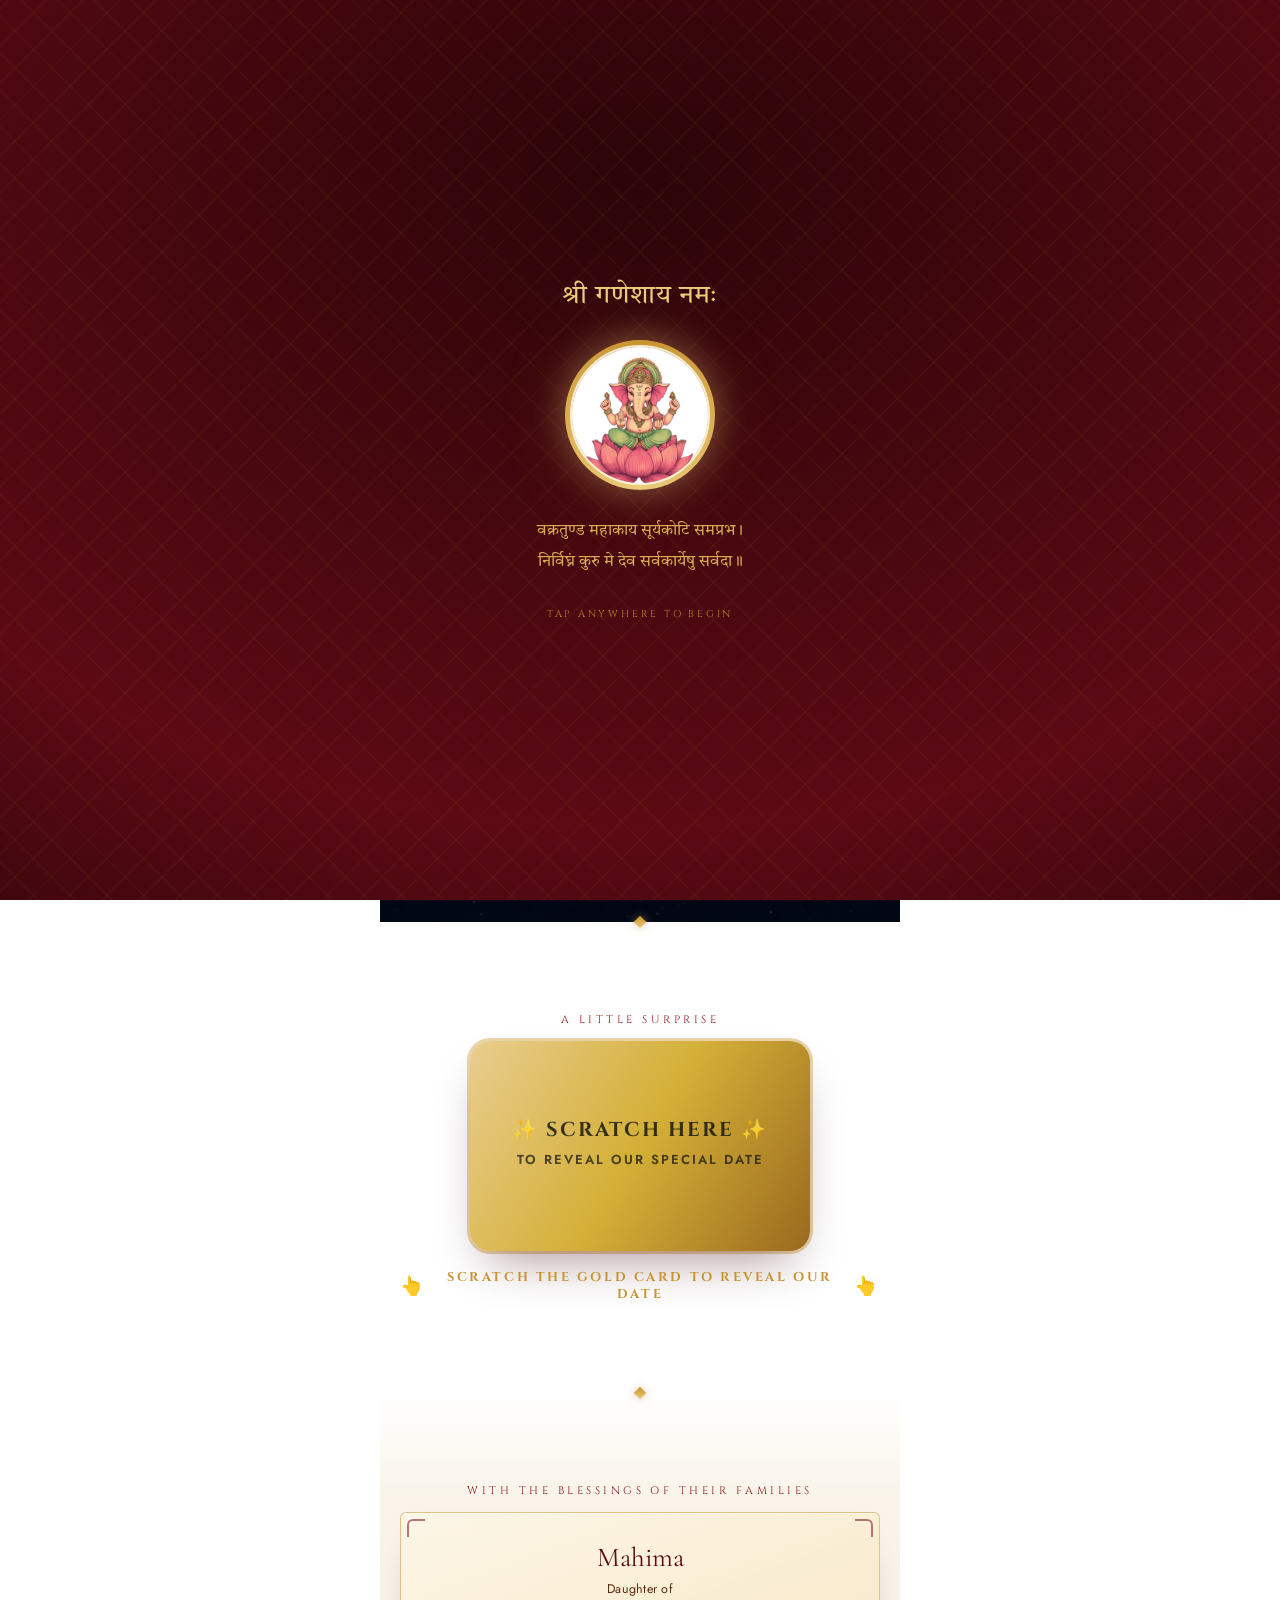
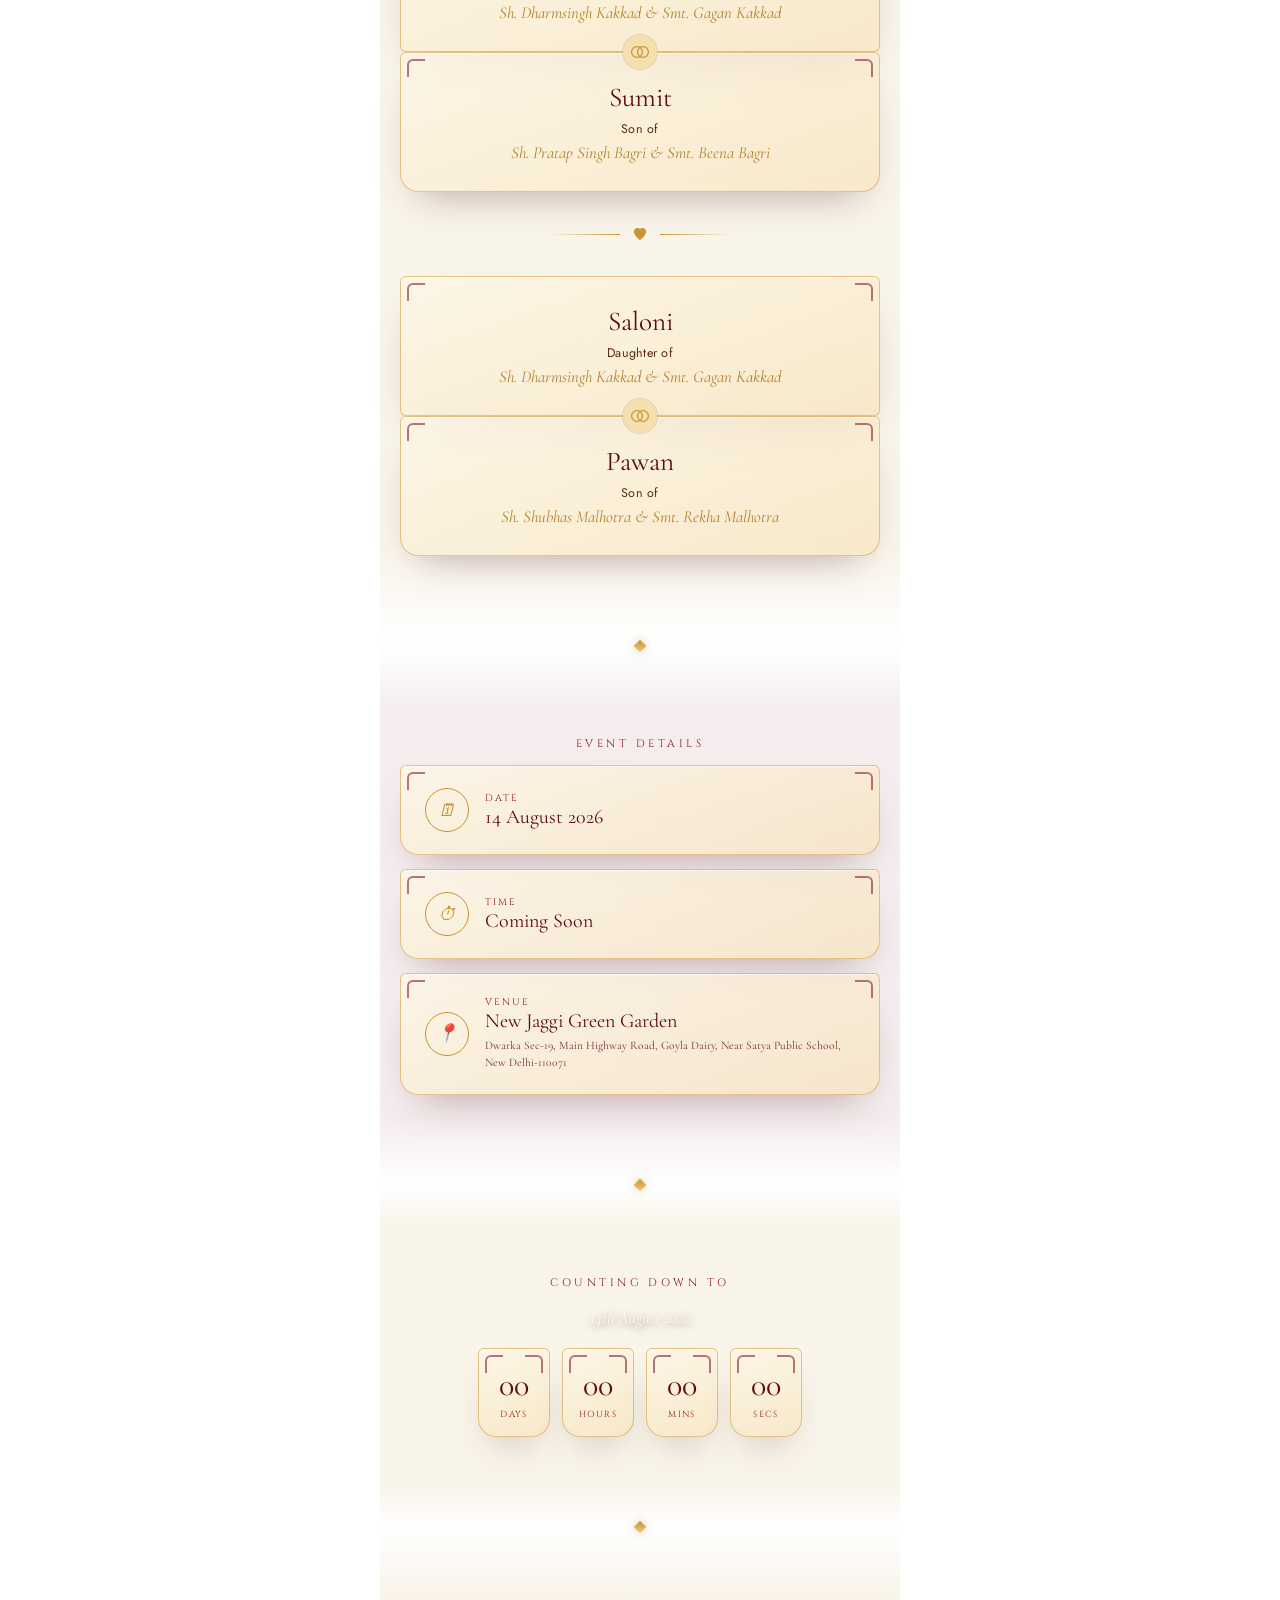
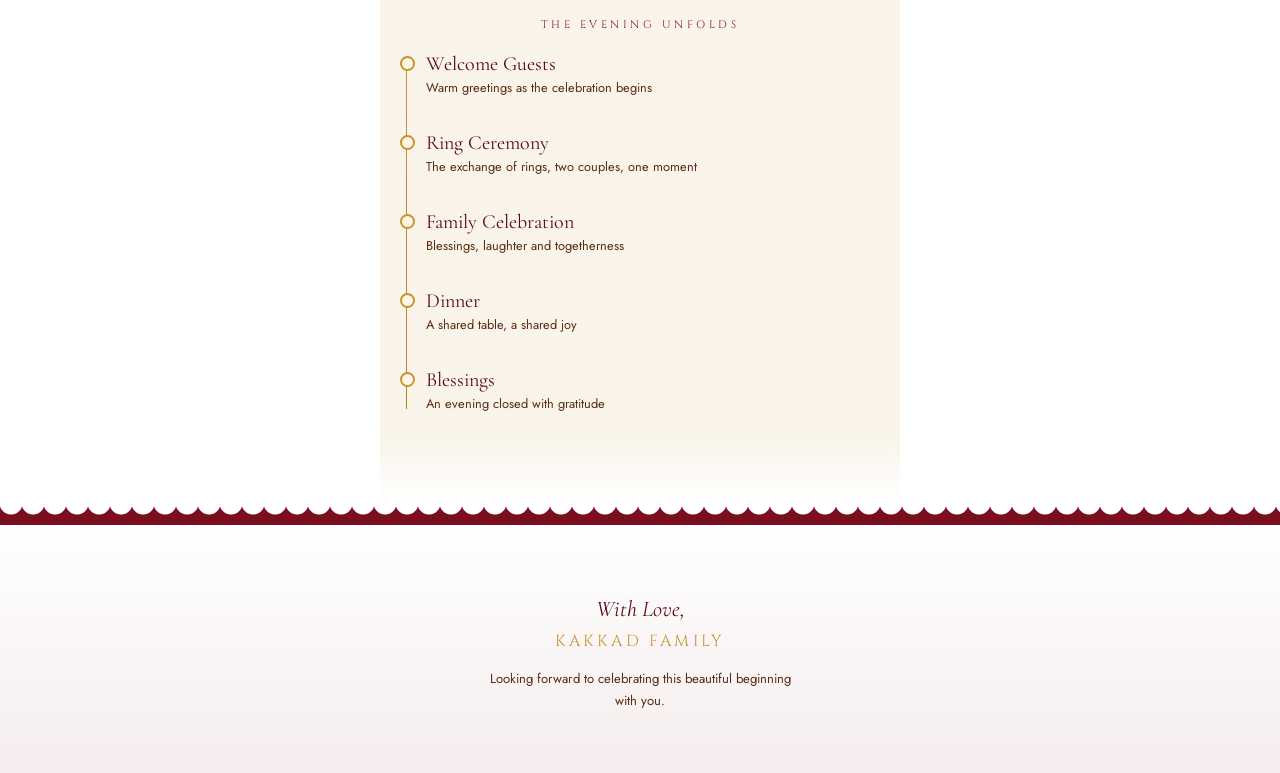
==== commit 41c3fdd4: "Add files via upload" ====
--- a/index.html
+++ b/index.html
@@ -210,11 +210,23 @@
   display:flex; flex-direction:column; align-items:center; justify-content:center;
   text-align:center;
   padding-top:70px;
-}
+  position:relative;
+  overflow:hidden;
+  background-image:url('hero-bg.png');
+  background-size:cover;
+  background-position:center top;
+  background-repeat:no-repeat;
+  background-attachment:fixed;
+}
+/* soft dark scrim so light text stays readable over every part of the photo */
+#hero::after{
+  content:'';
+  position:absolute; inset:0; z-index:0; pointer-events:none;
+  background:linear-gradient(180deg, rgba(6,10,24,.15) 0%, rgba(6,10,24,.05) 30%, rgba(6,10,24,.05) 70%, rgba(6,10,24,.35) 100%);
+}
+#hero > *{ position:relative; z-index:1; }
 .hero-illustration{
-  display:flex; align-items:center; justify-content:center;
-  margin-bottom:8px;
-  position:relative;
+  display:none;
 }
 /* Jharokha arch — a carved palace-window silhouette framing the couple portrait */
 .hero-illustration::before{
@@ -254,32 +266,36 @@
   font-size:.66rem;
   letter-spacing:.3em;
   text-transform:uppercase;
-  color:var(--olive);
+  color:var(--champagne-soft);
   margin:22px 0 6px;
+  text-shadow:0 2px 10px rgba(0,0,0,.5);
 }
 .hero-line{
   font-family:var(--display);
   font-style:italic;
   font-size:1.05rem;
-  color:var(--ink-soft);
+  color:var(--ivory);
   line-height:1.7;
   max-width:340px;
   margin:0 auto 8px;
+  text-shadow:0 2px 10px rgba(0,0,0,.6);
 }
 .hero-names{
   font-family:var(--display);
   font-size:2.5rem;
-  color:var(--forest);
+  color:var(--champagne-soft);
   line-height:1.25;
   margin:14px 0;
+  text-shadow:0 3px 16px rgba(0,0,0,.65);
 }
 .hero-names .amp{ color:var(--champagne); font-style:italic; font-size:1.6rem; }
 .hero-and{
   font-family:var(--eyebrow);
   font-size:.7rem;
   letter-spacing:.3em;
-  color:var(--sage);
+  color:var(--champagne-soft);
   margin:8px 0;
+  text-shadow:0 2px 10px rgba(0,0,0,.5);
 }
 
 .reveal{
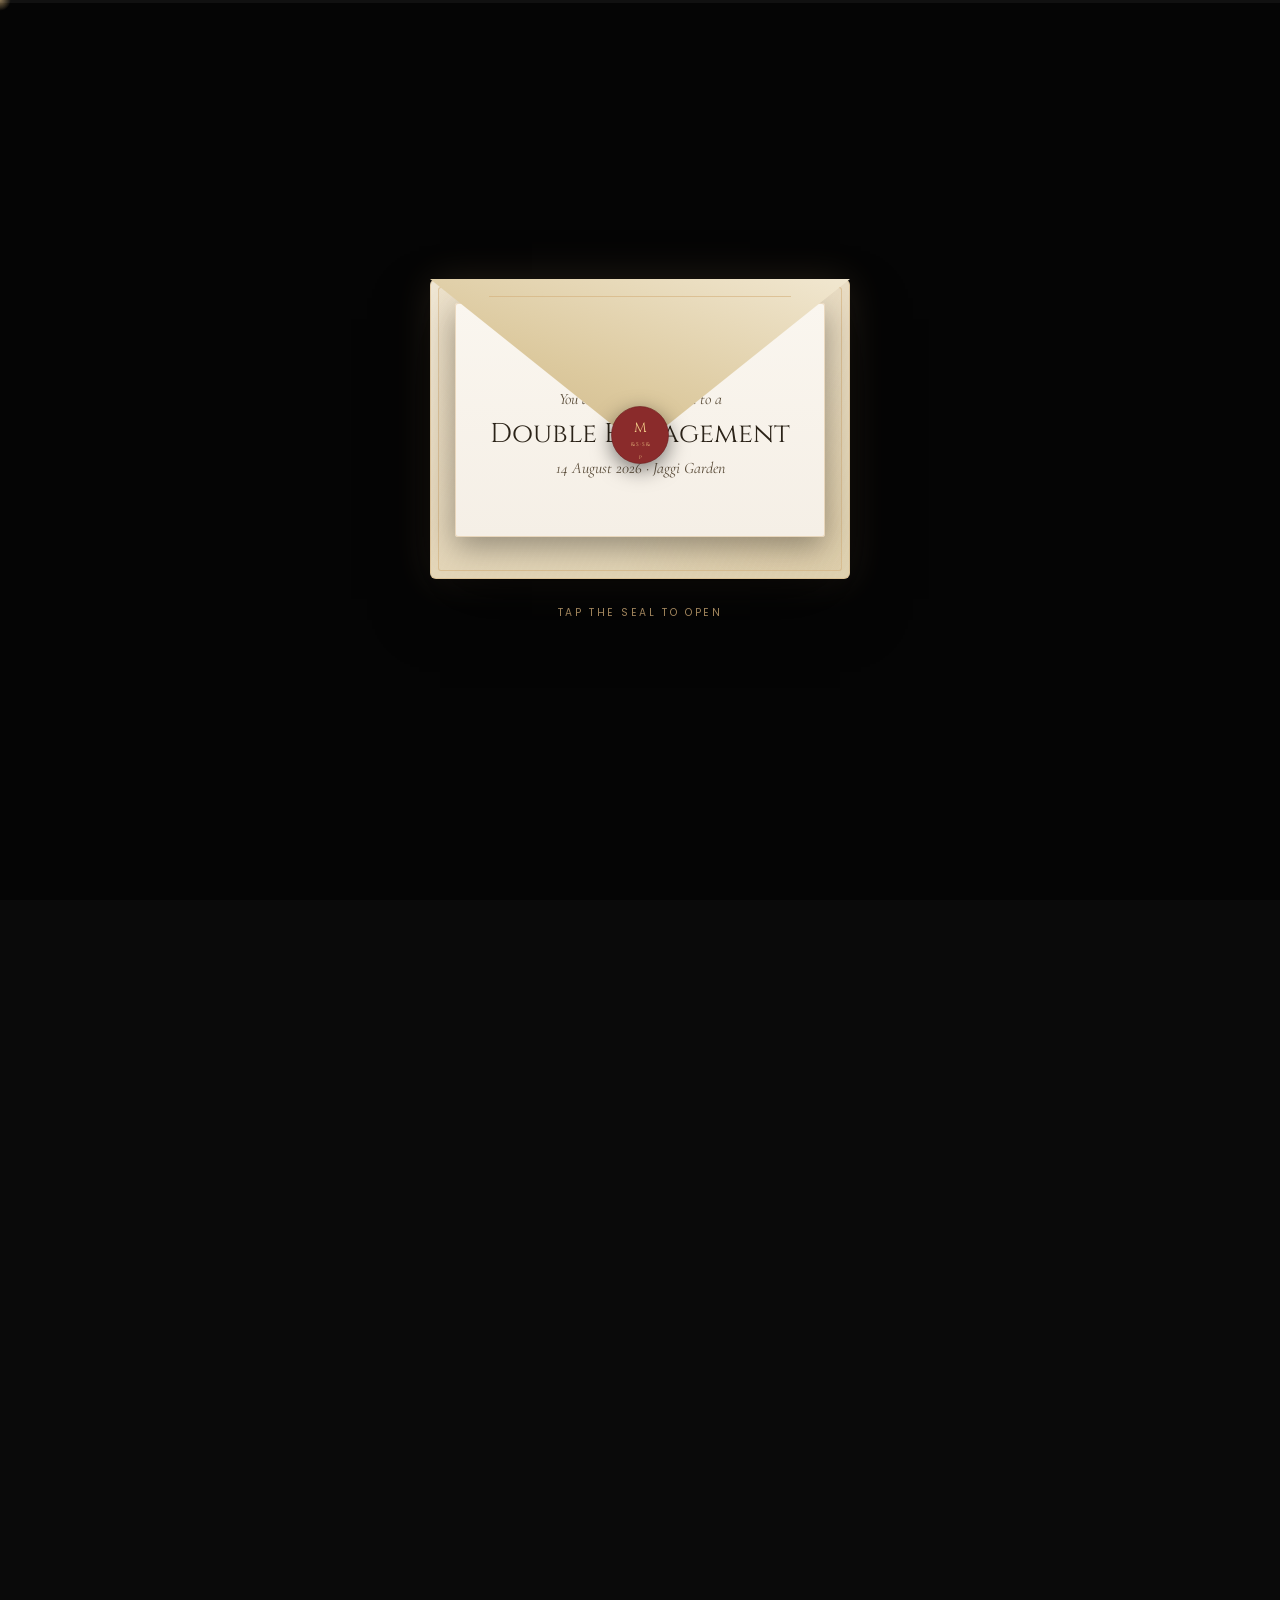
==== commit 1ed8bd2b: "Add files via upload" ====
--- a/index.html
+++ b/index.html
@@ -2,919 +2,440 @@
 <html lang="en">
 <head>
 <meta charset="UTF-8">
-<meta name="viewport" content="width=device-width, initial-scale=1.0, maximum-scale=1, user-scalable=no">
-<title>Mahima &amp; Sumit • Saloni &amp; Pawan — Engagement</title>
-
-<!-- ============================================================
-     FONTS
-     Cormorant Garamond  -> emotional display serif (names, shlok translation, big moments)
-     Cinzel               -> ceremonial small caps for eyebrows / labels
-     Jost                 -> clean body sans, mobile legible
-     Tiro Devanagari Hindi-> for the Sanskrit invocation
-============================================================ -->
+<meta name="viewport" content="width=device-width, initial-scale=1.0, viewport-fit=cover">
+<title>Double Engagement — Mahima &amp; Sumit · Saloni &amp; Pawan</title>
+<meta name="description" content="You are cordially invited to a Double Engagement Ceremony — Mahima & Sumit and Saloni & Pawan — 14 August 2026, Jaggi Garden.">
+
+<!-- Fonts -->
 <link rel="preconnect" href="https://fonts.googleapis.com">
 <link rel="preconnect" href="https://fonts.gstatic.com" crossorigin>
-<link href="https://fonts.googleapis.com/css2?family=Cormorant+Garamond:ital,wght@0,400;0,500;0,600;1,500&family=Cinzel:wght@500;600&family=Jost:wght@300;400;500&family=Tiro+Devanagari+Hindi&display=swap" rel="stylesheet">
-
-<style>
-/* ============================================================
-   0. TOKENS
-============================================================ */
-:root{
-  --forest:#5c0a14;
-  --forest-2:#2b0509;
-  --olive:#8a1a1a;
-  --sage:#b3822f;
-  --cream:#f6dfae;
-  --ivory:#fdf6e6;
-  --champagne:#c9932f;
-  --champagne-soft:#eccb7a;
-  --blush:#e7b95a;
-  --beige:#d8b978;
-  --ink:#2a1206;
-  --ink-soft:#5a2c12;
-  --maroon:#7a0d1e;
-  --maroon-deep:#40060f;
-  --royal-blue:#12305c;
-
-  --display: 'Cormorant Garamond', serif;
-  --eyebrow: 'Cinzel', serif;
-  --body: 'Jost', sans-serif;
-  --deva: 'Tiro Devanagari Hindi', serif;
-
-  --ease: cubic-bezier(.22,.61,.36,1);
-}
-
-*{box-sizing:border-box; margin:0; padding:0;}
-html{scroll-behavior:smooth;}
-body{
-  font-family:var(--body);
-  color:var(--ink);
-  overflow-x:hidden;
-  -webkit-font-smoothing:antialiased;
-  background:
-    radial-gradient(60% 40% at 15% 8%, rgba(122,13,30,.14), transparent 60%),
-    radial-gradient(50% 35% at 90% 18%, rgba(201,147,47,.20), transparent 60%),
-    radial-gradient(55% 40% at 85% 78%, rgba(122,13,30,.16), transparent 60%),
-    radial-gradient(60% 45% at 5% 85%, rgba(201,147,47,.16), transparent 60%),
-    linear-gradient(165deg, var(--ivory) 0%, var(--cream) 45%, #ecc98a 100%);
-  background-attachment:fixed;
-}
-/* Jaali (carved lattice) texture, echoing a jharokha screen */
-body::before{
-  content:'';
-  position:fixed; inset:0; z-index:0; pointer-events:none;
-  opacity:.35;
-  background-image:
-    repeating-linear-gradient(45deg, rgba(122,13,30,.10) 0 2px, transparent 2px 22px),
-    repeating-linear-gradient(-45deg, rgba(201,147,47,.14) 0 2px, transparent 2px 22px);
-}
-img{max-width:100%; display:block;}
-section{position:relative; z-index:1; padding:90px 20px; max-width:520px; margin:0 auto;}
-
-.eyebrow{
-  font-family:var(--eyebrow);
-  letter-spacing:.32em;
-  font-size:.68rem;
-  text-transform:uppercase;
-  color:var(--olive);
-  text-align:center;
-  display:block;
-  margin-bottom:14px;
-}
-.divider{
-  width:1px; height:46px;
-  background:linear-gradient(to bottom, transparent, var(--champagne), transparent);
-  margin:26px auto;
-}
-.divider-h{
-  width:70px; height:1px;
-  background:linear-gradient(to right, transparent, var(--champagne), transparent);
-  margin:22px auto;
-}
-
-@media (prefers-reduced-motion: reduce){
-  *{animation-duration:.001ms !important; animation-iteration-count:1 !important; transition-duration:.001ms !important;}
-}
-
-/* ============================================================
-   0b. JHAROKHA ARCADE BAND — a repeating carved-arch balustrade,
-   used to frame the top and bottom of the page like a palace facade
-============================================================ */
-.jharokha-arcade{
-  position:relative; z-index:1;
-  height:22px; width:100%;
-  background-color: var(--maroon);
-  -webkit-mask-image: radial-gradient(circle at 11px 22px, transparent 11px, #000 12px);
-  mask-image: radial-gradient(circle at 11px 22px, transparent 11px, #000 12px);
-  -webkit-mask-size:22px 22px; mask-size:22px 22px;
-  -webkit-mask-repeat:repeat-x; mask-repeat:repeat-x;
-  box-shadow:0 2px 10px rgba(64,6,15,.35);
-}
-.jharokha-arcade.flip{
-  transform:scaleY(-1);
-}
-
-/* ============================================================
-   1. AMBIENT FLORAL / PARTICLE LAYER (shared across page)
-============================================================ */
-#ambient{
-  position:fixed; inset:0; pointer-events:none; z-index:2; overflow:hidden;
-}
-.leaf, .petal{
-  position:absolute; opacity:0; will-change:transform, opacity;
-  animation: drift 16s linear infinite;
-}
-@keyframes drift{
-  0%{ transform:translateY(-8vh) translateX(0) rotate(0deg); opacity:0; }
-  8%{ opacity:.55; }
-  92%{ opacity:.4; }
-  100%{ transform:translateY(108vh) translateX(24px) rotate(200deg); opacity:0; }
-}
-
-/* ============================================================
-   2. OPENING SEQUENCE
-============================================================ */
-#intro{
-  position:fixed; inset:0; z-index:100;
-  background:
-    radial-gradient(120% 120% at 50% 20%, var(--forest-2) 0%, var(--forest) 60%, #200308 100%);
-  display:flex; align-items:center; justify-content:center;
-  transition:opacity 1.4s var(--ease), visibility 1.4s var(--ease);
-}
-#intro::before{
-  content:'';
-  position:absolute; inset:0; pointer-events:none; opacity:.5;
-  background-image:
-    repeating-linear-gradient(45deg, rgba(212,175,55,.08) 0 2px, transparent 2px 26px),
-    repeating-linear-gradient(-45deg, rgba(212,175,55,.08) 0 2px, transparent 2px 26px);
-}
-#intro.hide{opacity:0; visibility:hidden; pointer-events:none;}
-.intro-inner{
-  text-align:center; padding:32px; max-width:420px;
-  opacity:0; transform:translateY(14px);
-  animation: introFade 1.4s var(--ease) forwards;
-}
-@keyframes introFade{ to{opacity:1; transform:translateY(0);} }
-
-.intro-mantra{
-  font-family:var(--deva);
-  font-size:1.65rem;
-  color:var(--champagne-soft);
-  letter-spacing:.02em;
-  margin-bottom:26px;
-}
-.ganesh-frame{
-  width:150px; height:150px; border-radius:50%;
-  margin:0 auto 26px;
-  padding:5px;
-  background:conic-gradient(from 0deg, var(--champagne), var(--champagne-soft), var(--champagne));
-  box-shadow:0 0 34px rgba(201,164,99,.45), 0 0 70px rgba(201,164,99,.18);
-  animation: floatY 5s ease-in-out infinite;
-}
-.ganesh-frame .inner{
-  width:100%; height:100%; border-radius:50%; overflow:hidden;
-  border:2px solid rgba(251,248,240,.85);
-}
-.ganesh-frame img{ width:100%; height:100%; object-fit:cover; }
-@keyframes floatY{ 0%,100%{transform:translateY(0);} 50%{transform:translateY(-10px);} }
-
-.intro-shlok{
-  font-family:var(--deva);
-  font-size:1rem;
-  line-height:1.9;
-  color:var(--blush);
-  opacity:0;
-  animation: shlokFade 1.6s var(--ease) forwards;
-  animation-delay:1.1s;
-}
-@keyframes shlokFade{ to{opacity:.92;} }
-
-.intro-tap{
-  margin-top:30px;
-  font-family:var(--eyebrow);
-  font-size:.62rem;
-  letter-spacing:.28em;
-  text-transform:uppercase;
-  color:var(--champagne);
-  opacity:0;
-  animation: shlokFade 1.2s var(--ease) forwards;
-  animation-delay:2.6s;
-}
-
-/* ============================================================
-   3. HERO / INVITATION
-============================================================ */
-#hero{
-  min-height:100vh;
-  display:flex; flex-direction:column; align-items:center; justify-content:center;
-  text-align:center;
-  padding-top:70px;
-  position:relative;
-  overflow:hidden;
-  background-image:url('hero-bg.png');
-  background-size:cover;
-  background-position:center top;
-  background-repeat:no-repeat;
-  background-attachment:fixed;
-}
-/* soft dark scrim so light text stays readable over every part of the photo */
-#hero::after{
-  content:'';
-  position:absolute; inset:0; z-index:0; pointer-events:none;
-  background:linear-gradient(180deg, rgba(6,10,24,.15) 0%, rgba(6,10,24,.05) 30%, rgba(6,10,24,.05) 70%, rgba(6,10,24,.35) 100%);
-}
-#hero > *{ position:relative; z-index:1; }
-.hero-illustration{
-  display:none;
-}
-/* Jharokha arch — a carved palace-window silhouette framing the couple portrait */
-.hero-illustration::before{
-  content:'';
-  position:absolute;
-  top:-14px; left:50%; transform:translateX(-50%);
-  width:236px; height:260px;
-  background:
-    radial-gradient(120% 90% at 50% 38%, rgba(253,246,230,.9), rgba(253,246,230,0) 62%);
-  border:2px solid var(--champagne);
-  border-radius:118px 118px 14px 14px;
-  box-shadow:
-    0 0 0 6px rgba(122,13,30,.06),
-    inset 0 0 0 1px rgba(122,13,30,.25),
-    0 18px 40px -18px rgba(64,6,15,.45);
-  pointer-events:none;
-}
-.hero-illustration::after{
-  content:'';
-  position:absolute;
-  top:-4px; left:50%; transform:translateX(-50%);
-  width:216px; height:240px;
-  border:1px dashed rgba(122,13,30,.35);
-  border-radius:108px 108px 10px 10px;
-  pointer-events:none;
-}
-.couple-illustration{
-  width:200px; height:auto;
-  filter:drop-shadow(0 18px 26px rgba(64,6,15,.28));
-  animation: floatY 6s ease-in-out infinite;
-  position:relative;
-  border-radius:100px 100px 8px 8px;
-}
-
-.hero-kicker{
-  font-family:var(--eyebrow);
-  font-size:.66rem;
-  letter-spacing:.3em;
-  text-transform:uppercase;
-  color:var(--champagne-soft);
-  margin:22px 0 6px;
-  text-shadow:0 2px 10px rgba(0,0,0,.5);
-}
-.hero-line{
-  font-family:var(--display);
-  font-style:italic;
-  font-size:1.05rem;
-  color:var(--ivory);
-  line-height:1.7;
-  max-width:340px;
-  margin:0 auto 8px;
-  text-shadow:0 2px 10px rgba(0,0,0,.6);
-}
-.hero-names{
-  font-family:var(--display);
-  font-size:2.5rem;
-  color:var(--champagne-soft);
-  line-height:1.25;
-  margin:14px 0;
-  text-shadow:0 3px 16px rgba(0,0,0,.65);
-}
-.hero-names .amp{ color:var(--champagne); font-style:italic; font-size:1.6rem; }
-.hero-and{
-  font-family:var(--eyebrow);
-  font-size:.7rem;
-  letter-spacing:.3em;
-  color:var(--champagne-soft);
-  margin:8px 0;
-  text-shadow:0 2px 10px rgba(0,0,0,.5);
-}
-
-.reveal{
-  opacity:0; transform:translateY(26px);
-  transition:opacity 1s var(--ease), transform 1s var(--ease);
-}
-.reveal.in{ opacity:1; transform:translateY(0); }
-
-/* ============================================================
-   4. GLASS CARD (shared)
-============================================================ */
-.glass{
-  background:linear-gradient(160deg, rgba(253,246,230,.85), rgba(246,223,174,.55));
-  backdrop-filter:blur(14px);
-  -webkit-backdrop-filter:blur(14px);
-  border:1px solid rgba(201,147,47,.5);
-  border-radius:6px 6px 18px 18px;
-  box-shadow:0 20px 40px -20px rgba(64,6,15,.35), inset 0 1px 0 rgba(255,255,255,.6);
-  position:relative;
-}
-/* carved jharokha corner brackets */
-.glass::before, .glass::after{
-  content:'';
-  position:absolute; top:6px; width:16px; height:16px;
-  border-top:2px solid var(--maroon); pointer-events:none; opacity:.55;
-}
-.glass::before{ left:6px; border-left:2px solid var(--maroon); border-radius:6px 0 0 0; }
-.glass::after{ right:6px; border-right:2px solid var(--maroon); border-radius:0 6px 0 0; }
-
-/* ============================================================
-   5. SCRATCH CARD
-============================================================ */
-#scratch-section{ text-align:center; }
-.scratch-wrap{
-  position:relative;
-  width:100%; max-width:340px; height:210px;
-  margin:0 auto;
-  border-radius:20px;
-  overflow:hidden;
-  box-shadow:0 24px 50px -18px rgba(64,6,15,.45), 0 0 0 3px rgba(201,147,47,.4);
-  animation: scratchGlow 2.2s ease-in-out infinite;
-}
-@keyframes scratchGlow{
-  0%,100%{ box-shadow:0 24px 50px -18px rgba(64,6,15,.45), 0 0 0 3px rgba(201,147,47,.35), 0 0 18px 2px rgba(201,147,47,.25); }
-  50%{ box-shadow:0 24px 50px -18px rgba(64,6,15,.45), 0 0 0 3px rgba(201,147,47,.7), 0 0 32px 8px rgba(201,147,47,.6); }
-}
-.scratch-reveal{
-  position:absolute; inset:0;
-  display:flex; flex-direction:column; align-items:center; justify-content:center;
-  background:linear-gradient(160deg, var(--forest-2), var(--forest));
-  color:var(--champagne-soft);
-}
-.scratch-reveal .date-big{
-  font-family:var(--display); font-size:2.5rem; color:var(--ivory); margin:6px 0;
-}
-.scratch-reveal .date-sub{
-  font-family:var(--eyebrow); font-size:.62rem; letter-spacing:.28em; text-transform:uppercase;
-}
-#scratch-canvas{
-  position:absolute; inset:0; touch-action:none; cursor:pointer;
-}
-.scratch-hint{
-  margin-top:18px;
-  font-family:var(--eyebrow);
-  font-size:.8rem;
-  letter-spacing:.2em;
-  color:var(--champagne);
-  text-transform:uppercase;
-  font-weight:700;
-  display:flex;
-  align-items:center;
-  justify-content:center;
-  gap:10px;
-  animation: hintPulse 1.6s ease-in-out infinite;
-}
-.scratch-hint .finger{
-  font-size:1.15rem;
-  animation: fingerTap 1.6s ease-in-out infinite;
-}
-@keyframes hintPulse{
-  0%,100%{ opacity:.7; transform:scale(1); }
-  50%{ opacity:1; transform:scale(1.06); }
-}
-@keyframes fingerTap{
-  0%,100%{ transform:translateY(0) rotate(0deg); }
-  50%{ transform:translateY(4px) rotate(-8deg); }
-}
-.sparkle{
-  position:absolute; width:6px; height:6px; border-radius:50%;
-  background:var(--champagne-soft);
-  opacity:0;
-  pointer-events:none;
-}
-
-/* ============================================================
-   5b. SECTION TINTS + ORNAMENTS (adds visual rhythm/depth)
-============================================================ */
-#family, #countdown, #timeline{
-  background:linear-gradient(180deg, rgba(255,255,255,0) 0%, rgba(201,147,47,.10) 12%, rgba(201,147,47,.10) 88%, rgba(255,255,255,0) 100%);
-}
-#details{
-  background:linear-gradient(180deg, rgba(255,255,255,0) 0%, rgba(122,13,30,.08) 12%, rgba(122,13,30,.08) 88%, rgba(255,255,255,0) 100%);
-}
-section::before{
-  content:'';
-  position:absolute; left:50%; top:0; transform:translate(-50%,-50%) rotate(45deg);
-  width:9px; height:9px;
-  background:linear-gradient(135deg, var(--champagne), var(--champagne-soft));
-  box-shadow:0 0 10px rgba(201,164,99,.6);
-}
-#hero::before{ display:none; }
-
-/* ============================================================
-   6. FAMILY SECTION
-============================================================ */
-.family-grid{ display:flex; flex-direction:column; gap:18px; margin-top:10px; }
-.family-card{
-  padding:28px 24px; text-align:center;
-}
-.family-card .who{
-  font-family:var(--display); font-size:1.7rem; color:var(--forest); margin-bottom:6px;
-}
-.family-card .rel{
-  font-family:var(--body); font-size:.78rem; color:var(--ink-soft); letter-spacing:.02em;
-}
-.family-card .parents{
-  font-family:var(--display); font-style:italic; font-size:1.05rem; color:var(--sage); margin-top:4px;
-}
-
-/* couple pairing — two family cards visually bound together as one unit */
-.couple-pair{
-  display:flex; flex-direction:column; align-items:stretch;
-  position:relative;
-}
-.couple-pair .family-card{ position:relative; z-index:1; }
-.couple-pair .family-card:first-child{ border-bottom-left-radius:6px; border-bottom-right-radius:6px; }
-.couple-pair .family-card:last-child{ border-top-left-radius:6px; border-top-right-radius:6px; }
-.pair-connector{
-  display:flex; align-items:center; justify-content:center;
-  height:0; position:relative; z-index:2;
-  margin:0 auto;
-}
-.pair-connector svg{
-  background:var(--cream);
-  border-radius:50%;
-  padding:5px;
-  box-shadow:0 0 0 1px rgba(201,164,99,.35);
-}
-
-/* clear divider between the two couples */
-.couple-divider{
-  display:flex; align-items:center; justify-content:center; gap:12px;
-  margin:34px 0;
-}
-.couple-divider .line{
-  flex:1; max-width:70px; height:1px;
-  background:linear-gradient(to right, transparent, var(--champagne));
-}
-.couple-divider .line:last-child{
-  background:linear-gradient(to left, transparent, var(--champagne));
-}
-
-.family-heading{
-  font-family:var(--eyebrow); font-size:.68rem; letter-spacing:.28em;
-  text-transform:uppercase; color:var(--champagne); text-align:center; margin:36px 0 14px;
-}
-.family-heading:first-of-type{ margin-top:0; }
-
-/* ============================================================
-   7. EVENT DETAIL CARDS
-============================================================ */
-.details-grid{ display:flex; flex-direction:column; gap:14px; margin-top:10px; }
-.detail-card{
-  padding:22px 24px; display:flex; align-items:center; gap:16px;
-}
-.detail-icon{
-  width:44px; height:44px; border-radius:50%; flex:none;
-  border:1px solid var(--champagne);
-  display:flex; align-items:center; justify-content:center;
-  color:var(--champagne); font-family:var(--display); font-style:italic; font-size:1.1rem;
-}
-.detail-card .label{ font-family:var(--eyebrow); font-size:.6rem; letter-spacing:.2em; color:var(--olive); text-transform:uppercase; }
-.detail-card .value{ font-family:var(--display); font-size:1.25rem; color:var(--forest); }
-
-/* ============================================================
-   8. COUNTDOWN
-============================================================ */
-#countdown{ text-align:center; }
-.countdown-grid{ display:flex; justify-content:center; gap:12px; margin-top:16px; }
-.count-box{
-  width:72px; padding:16px 0; text-align:center;
-}
-.count-box .num{ font-family:var(--display); font-size:2rem; color:var(--forest); }
-.count-box .lab{ font-family:var(--eyebrow); font-size:.55rem; letter-spacing:.16em; color:var(--olive); text-transform:uppercase; margin-top:4px; }
-
-/* ============================================================
-   9. TIMELINE
-============================================================ */
-.timeline{ position:relative; margin-top:20px; padding-left:26px; }
-.timeline::before{
-  content:''; position:absolute; left:6px; top:4px; bottom:4px; width:1px;
-  background:linear-gradient(to bottom, var(--champagne), var(--sage));
-}
-.t-item{
-  position:relative; padding-bottom:34px;
-}
-.t-item:last-child{ padding-bottom:0; }
-.t-item::before{
-  content:''; position:absolute; left:-26px; top:4px; width:11px; height:11px; border-radius:50%;
-  background:var(--ivory); border:2px solid var(--champagne);
-}
-.t-item .t-title{ font-family:var(--display); font-size:1.25rem; color:var(--forest); }
-.t-item .t-desc{ font-family:var(--body); font-size:.8rem; color:var(--ink-soft); margin-top:2px; }
-
-/* ============================================================
-   10. MUSIC BUTTON
-============================================================ */
-#music-btn{
-  position:fixed; bottom:22px; right:20px; z-index:50;
-  width:50px; height:50px; border-radius:50%;
-  background:var(--forest); color:var(--champagne-soft);
-  display:flex; align-items:center; justify-content:center;
-  border:1px solid rgba(201,164,99,.5);
-  box-shadow:0 10px 24px -8px rgba(64,6,15,.5);
-  cursor:pointer;
-}
-#music-btn svg{ width:20px; height:20px; }
-#music-btn .bar{ animation: eq 1s ease-in-out infinite; transform-origin:bottom; }
-#music-btn.paused .bar{ animation-play-state:paused; }
-@keyframes eq{ 0%,100%{transform:scaleY(.4);} 50%{transform:scaleY(1);} }
-
-/* ============================================================
-   11. FOOTER
-============================================================ */
-footer{
-  text-align:center; padding:70px 20px 60px;
-  background:linear-gradient(180deg, transparent, rgba(122,13,30,.08));
-}
-footer .with-love{ font-family:var(--display); font-style:italic; font-size:1.4rem; color:var(--forest); }
-footer .fam-name{ font-family:var(--eyebrow); font-size:1rem; letter-spacing:.2em; color:var(--champagne); margin:8px 0 16px; text-transform:uppercase; }
-footer .note{ font-family:var(--body); font-size:.82rem; color:var(--ink-soft); max-width:320px; margin:0 auto; line-height:1.7; }
-
-/* small screens fine-tuning */
-@media (max-width:360px){
-  .hero-names{ font-size:2.1rem; }
-  .scratch-wrap{ height:190px; }
-}
-</style>
+<link href="https://fonts.googleapis.com/css2?family=Cinzel:wght@400;500;600;700;800&family=Cormorant+Garamond:ital,wght@0,300;0,400;0,500;0,600;1,400;1,500&family=Playfair+Display:ital,wght@0,400;0,500;0,600;0,700;1,500&family=Poppins:wght@300;400;500;600&display=swap" rel="stylesheet">
+
+<link rel="stylesheet" href="style.css">
 </head>
 <body>
 
-<!-- ============================================================
-     AMBIENT DECOR LAYER — floating leaves / petals, generated by JS
-============================================================ -->
-<div id="ambient"></div>
-<div class="jharokha-arcade" aria-hidden="true"></div>
-
-<!-- ============================================================
-     OPENING SEQUENCE
-============================================================ -->
-<div id="intro">
-  <div class="intro-inner">
-    <div class="intro-mantra">श्री गणेशाय नमः</div>
-    <div class="ganesh-frame">
-      <div class="inner">
-        <!-- Ganesh Ji image (provided by couple) -->
-        <img src="[data-uri]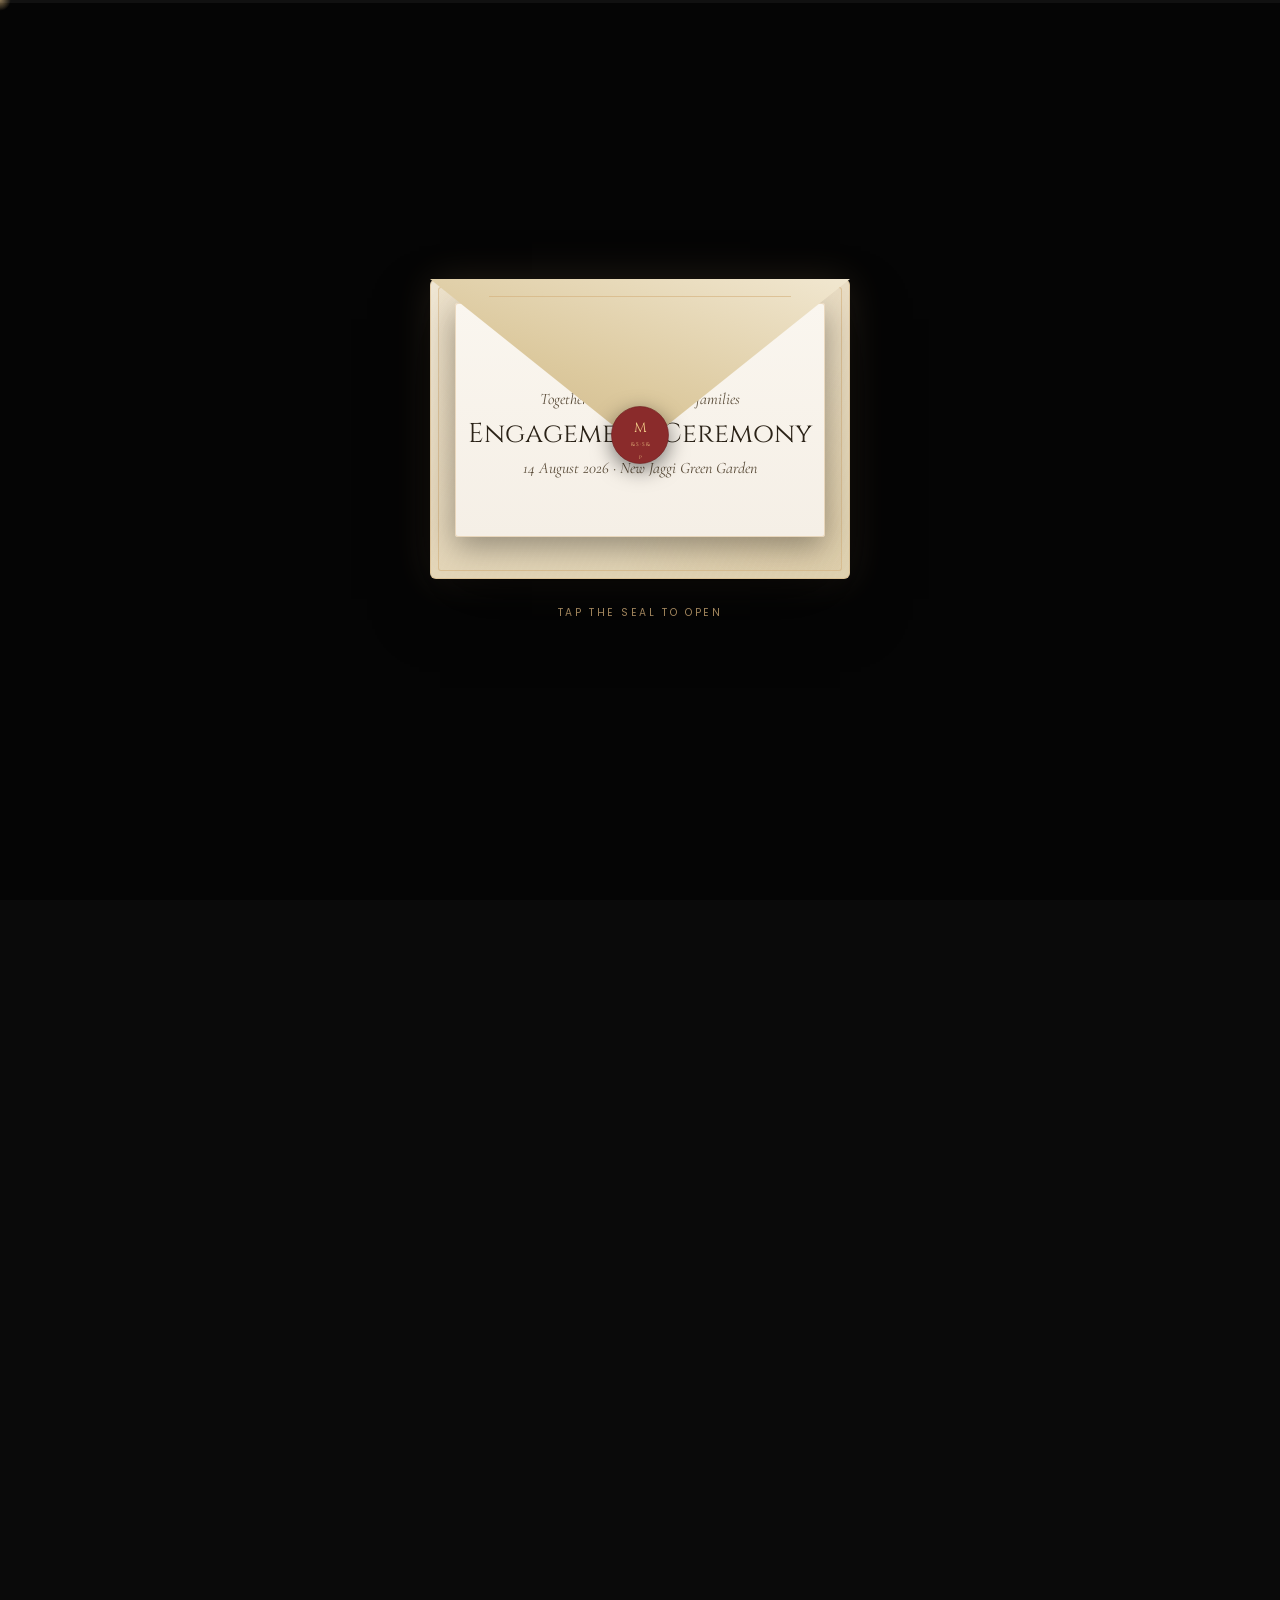
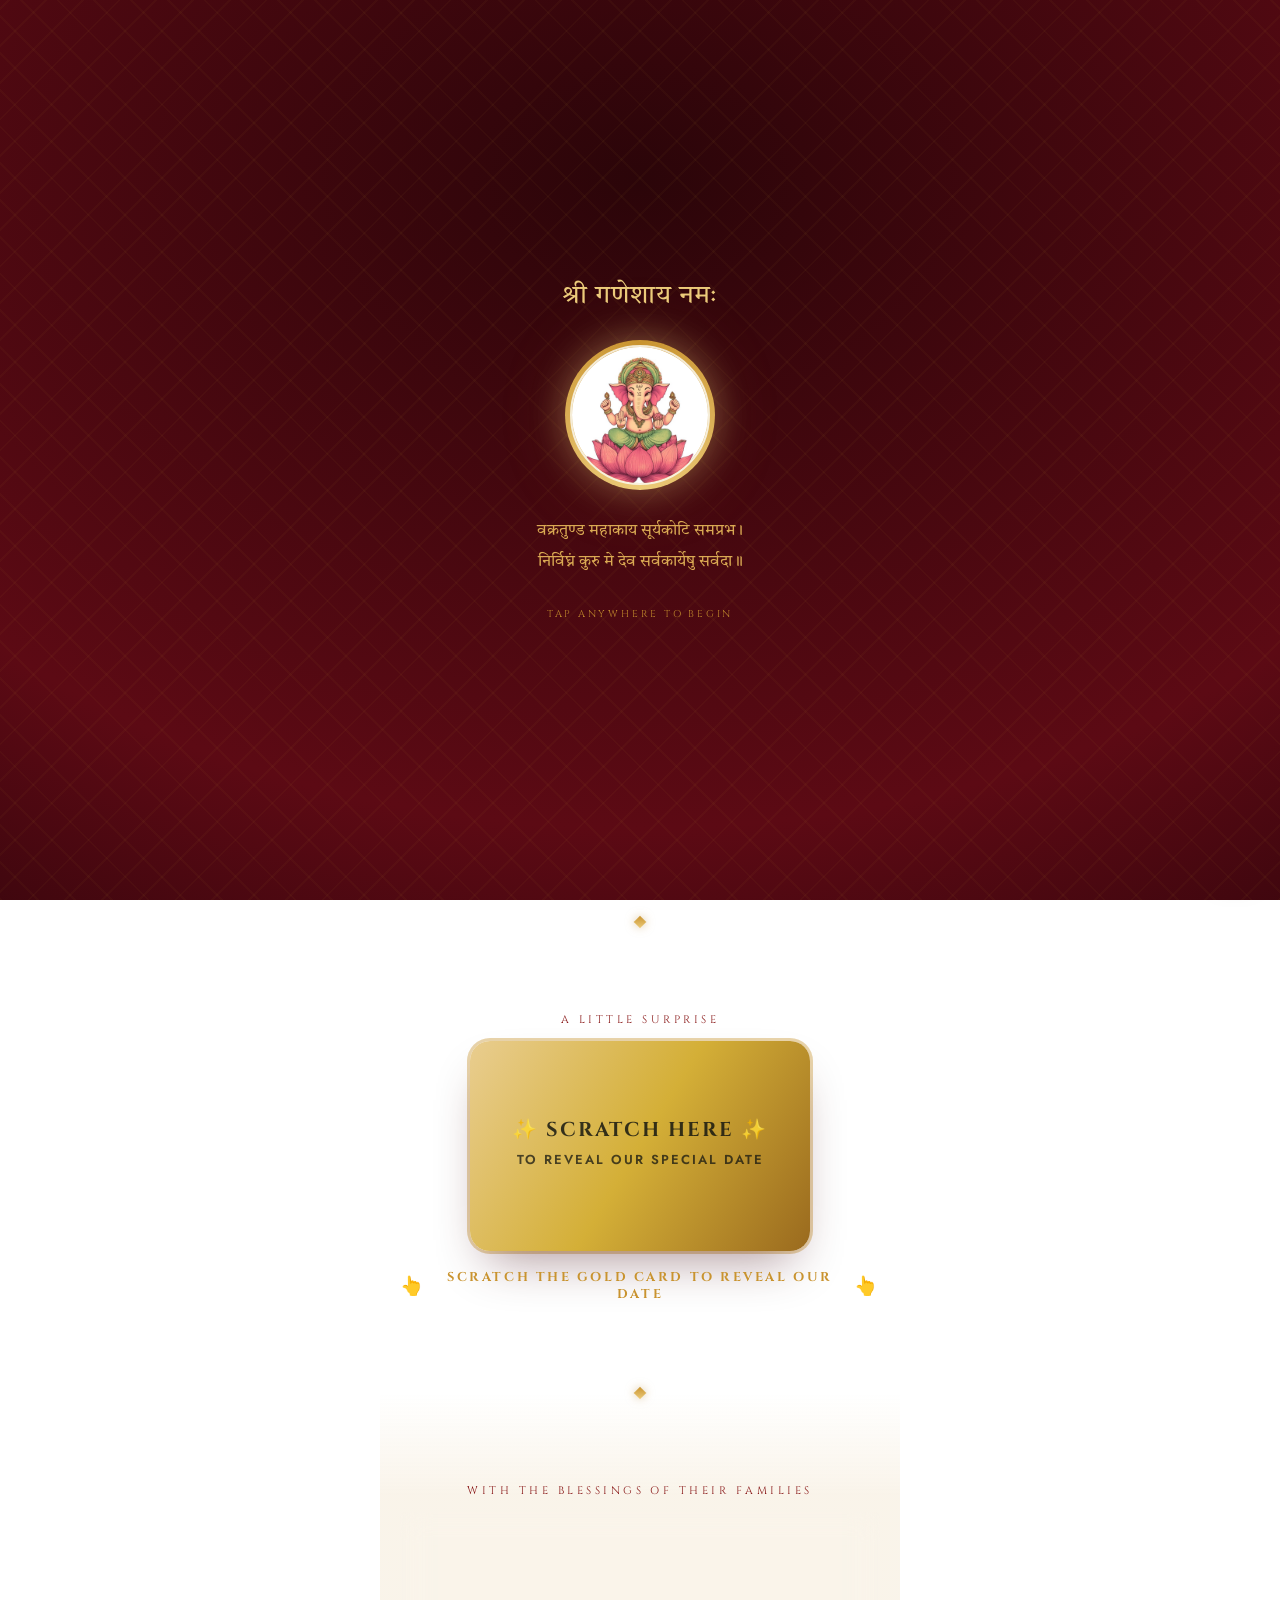
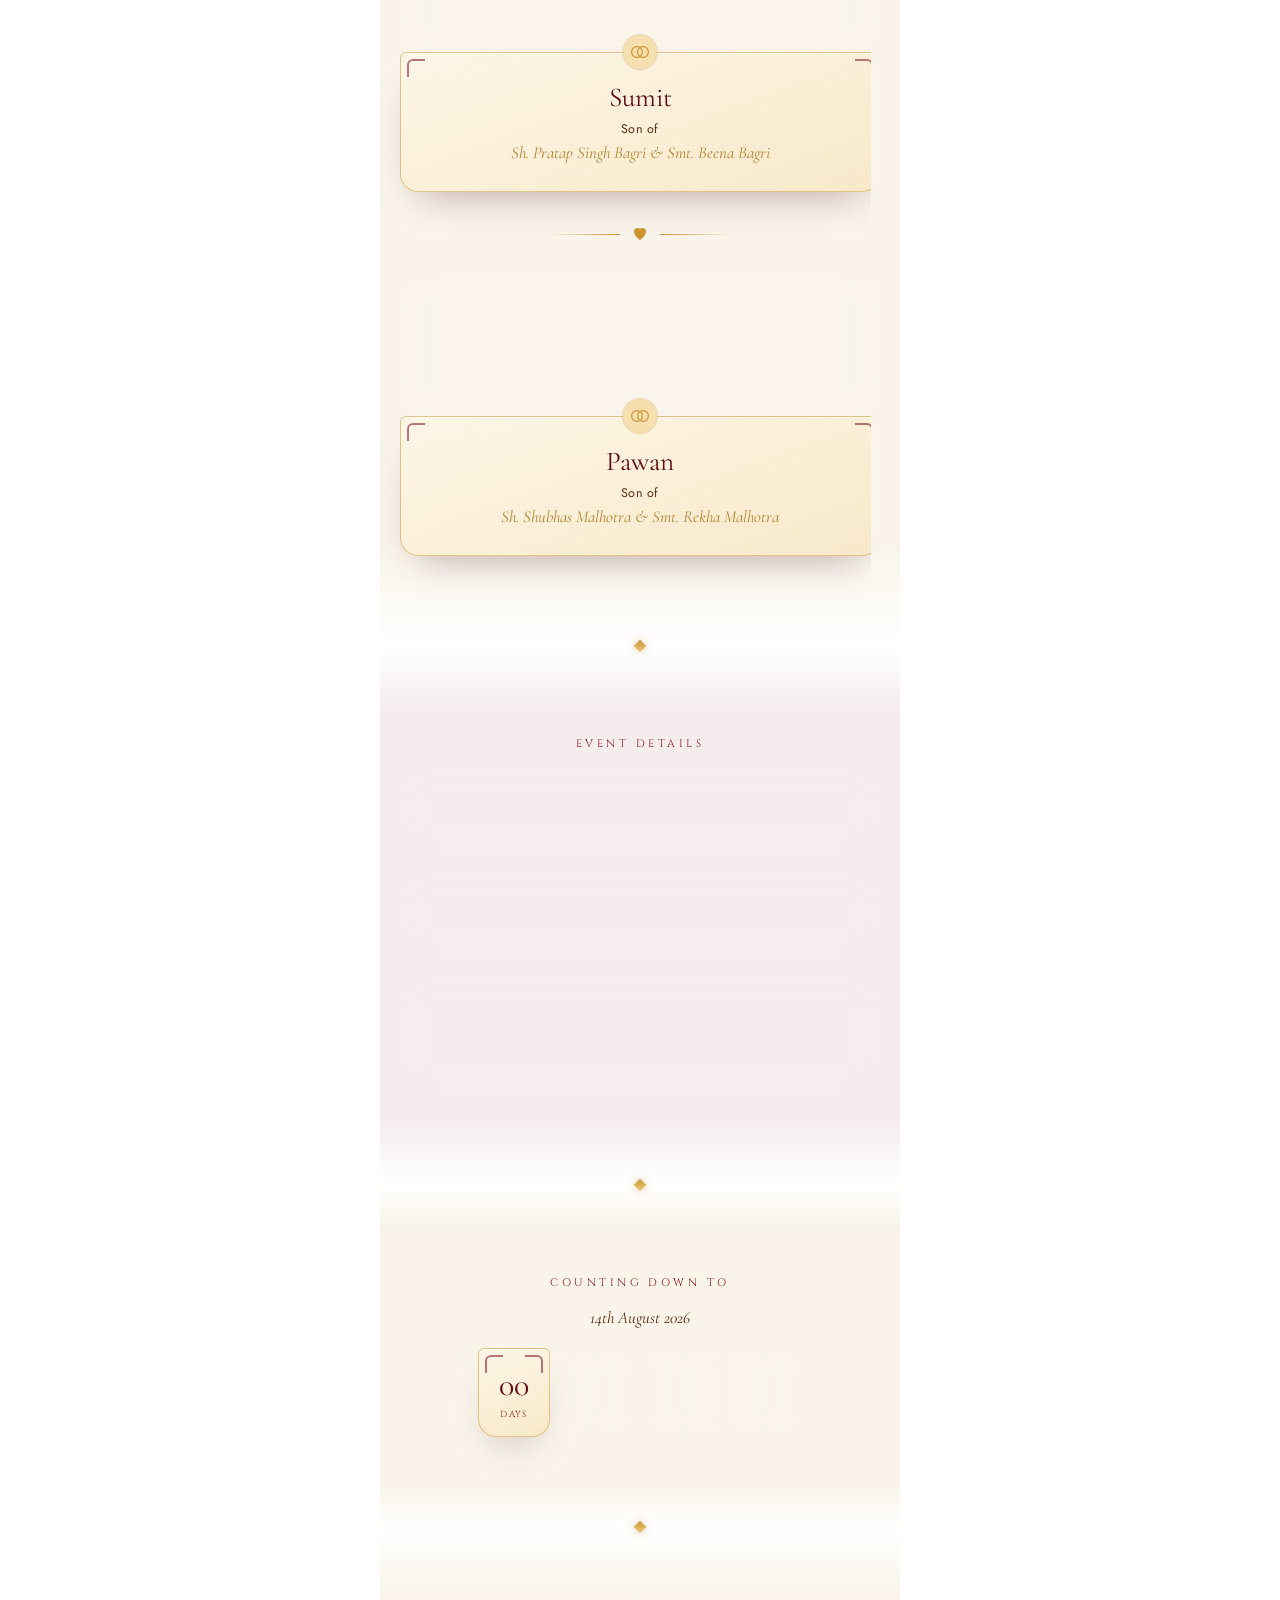
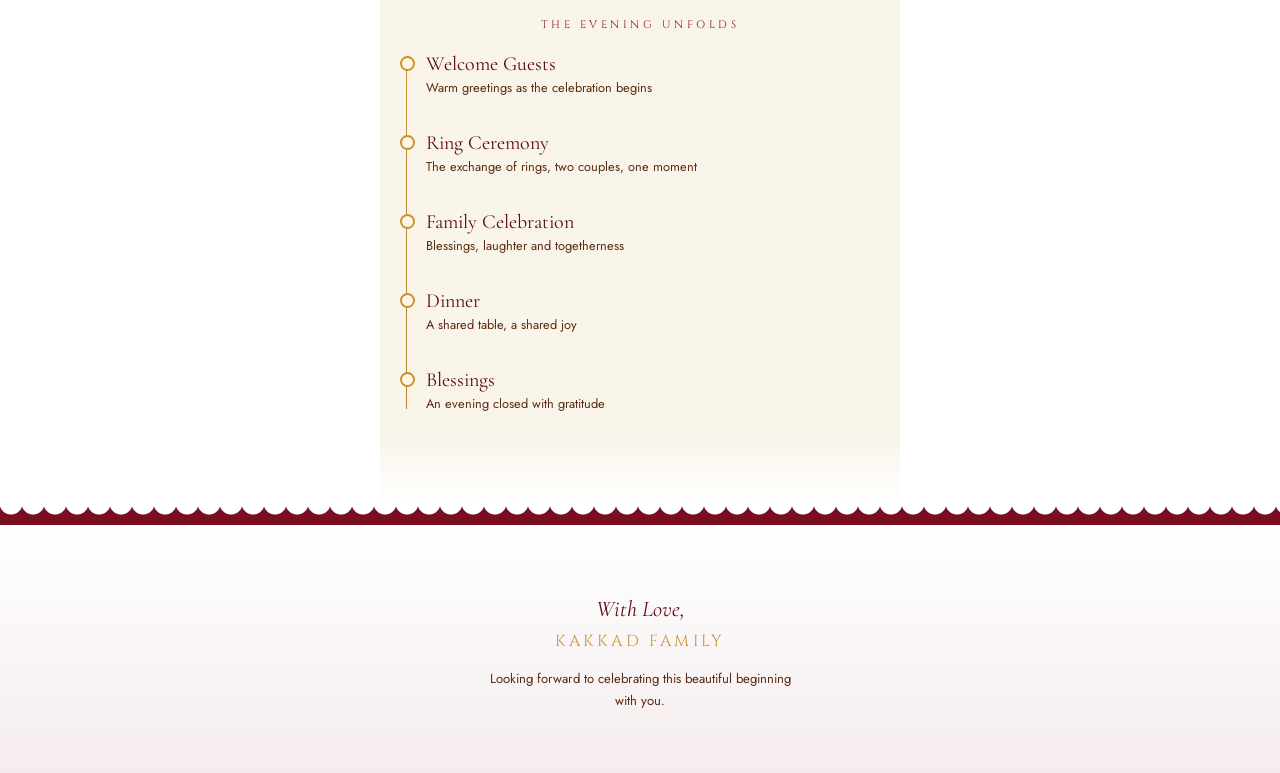
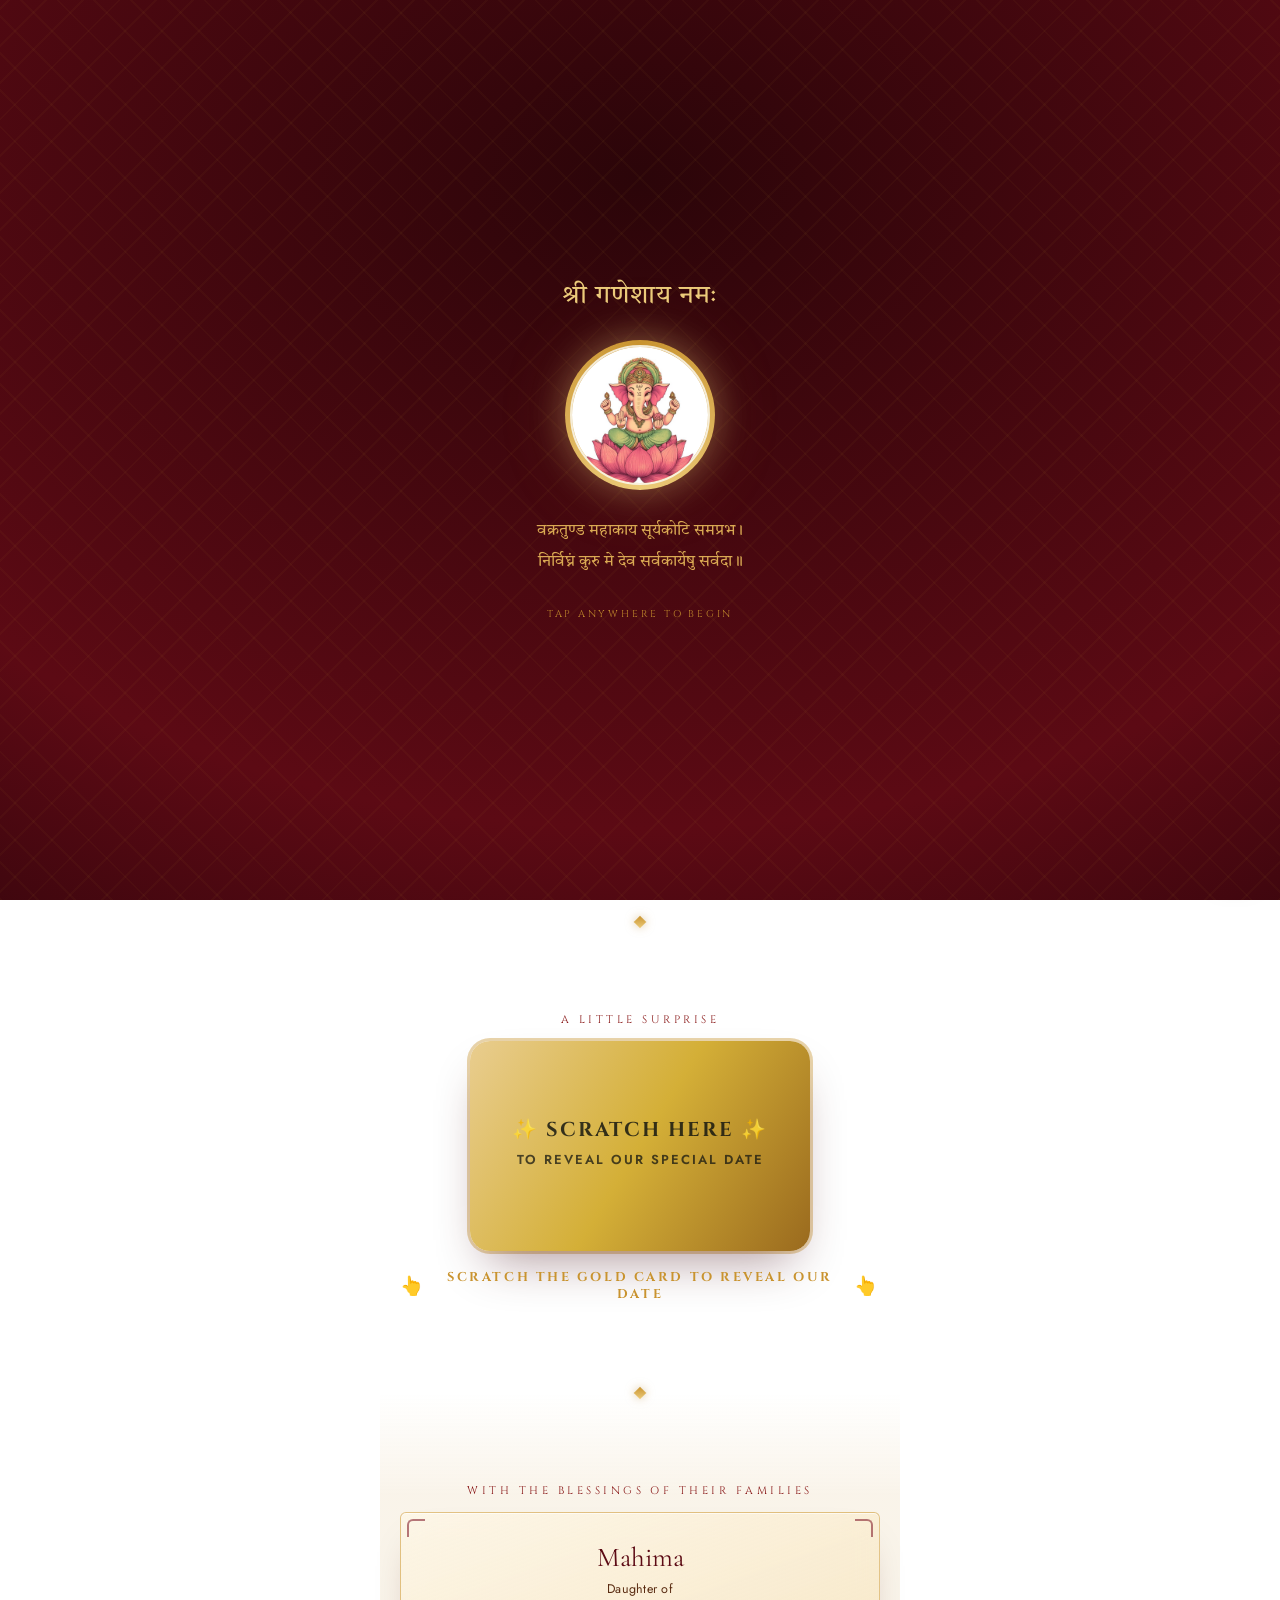
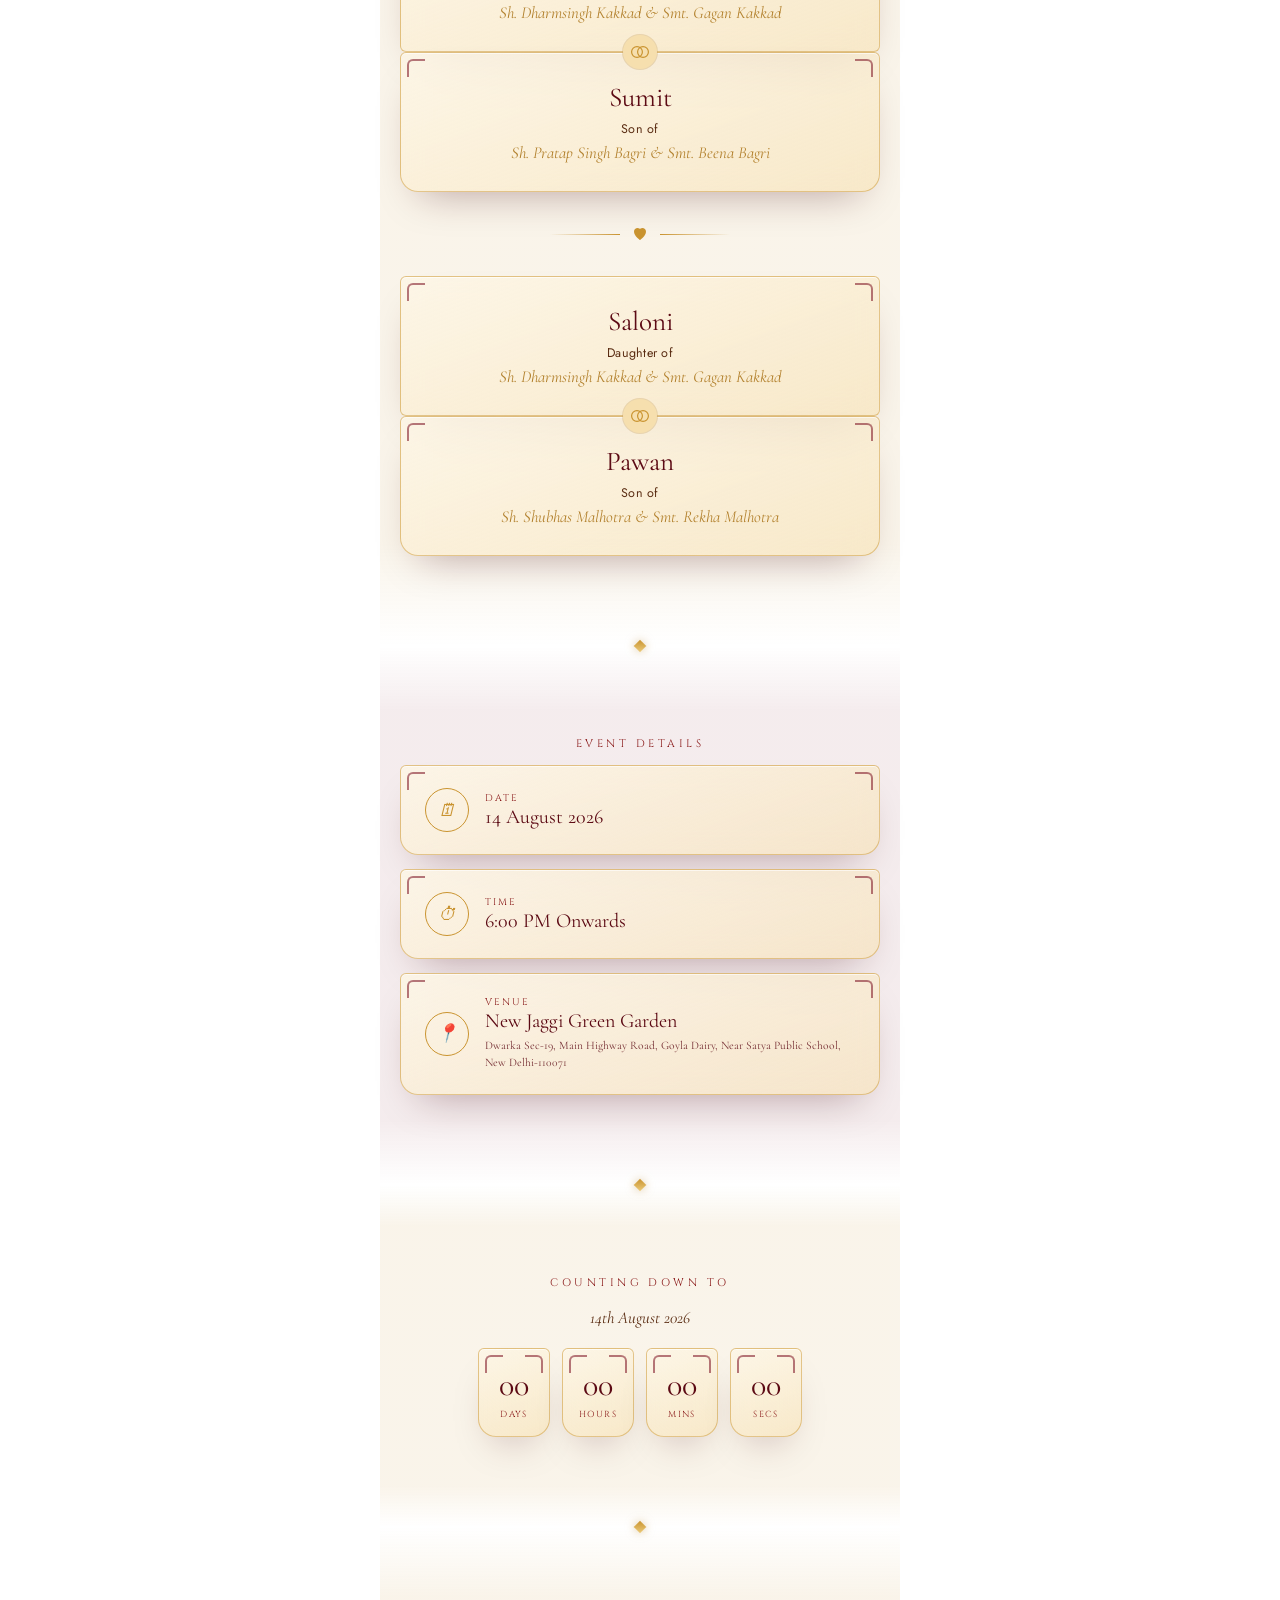
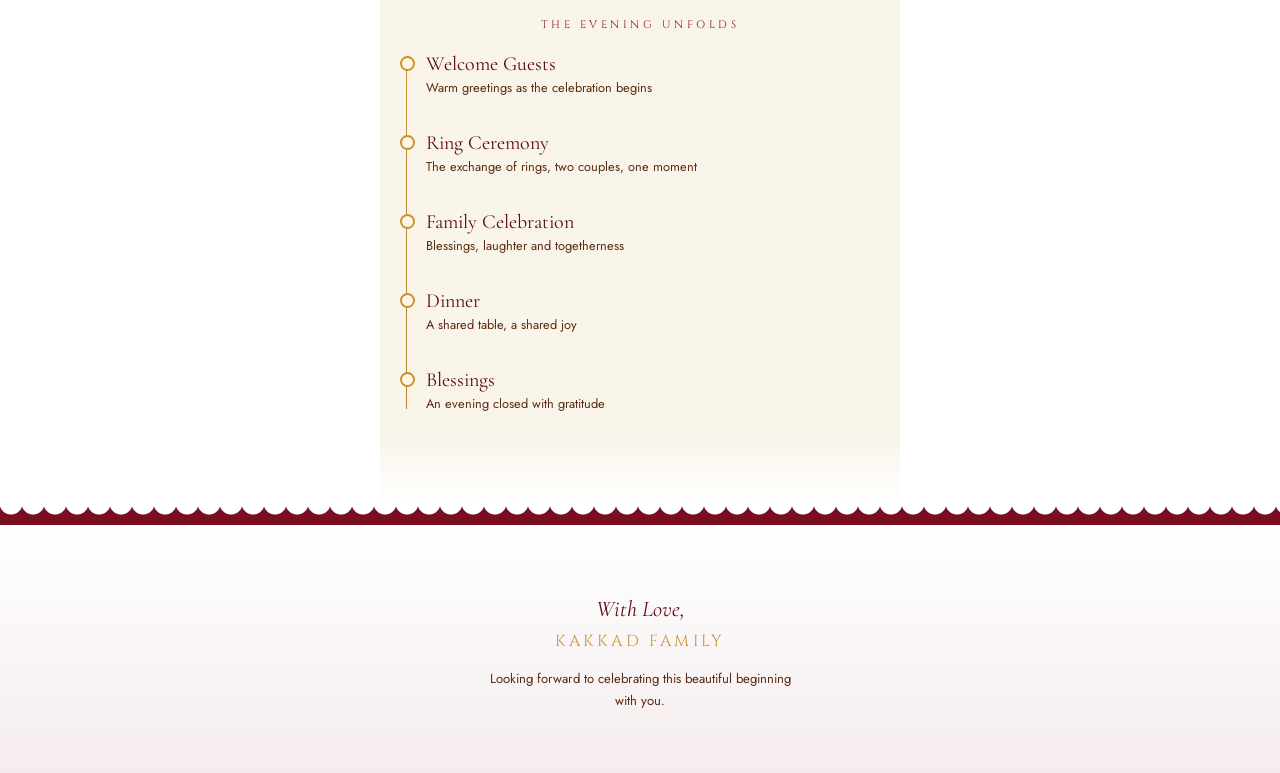
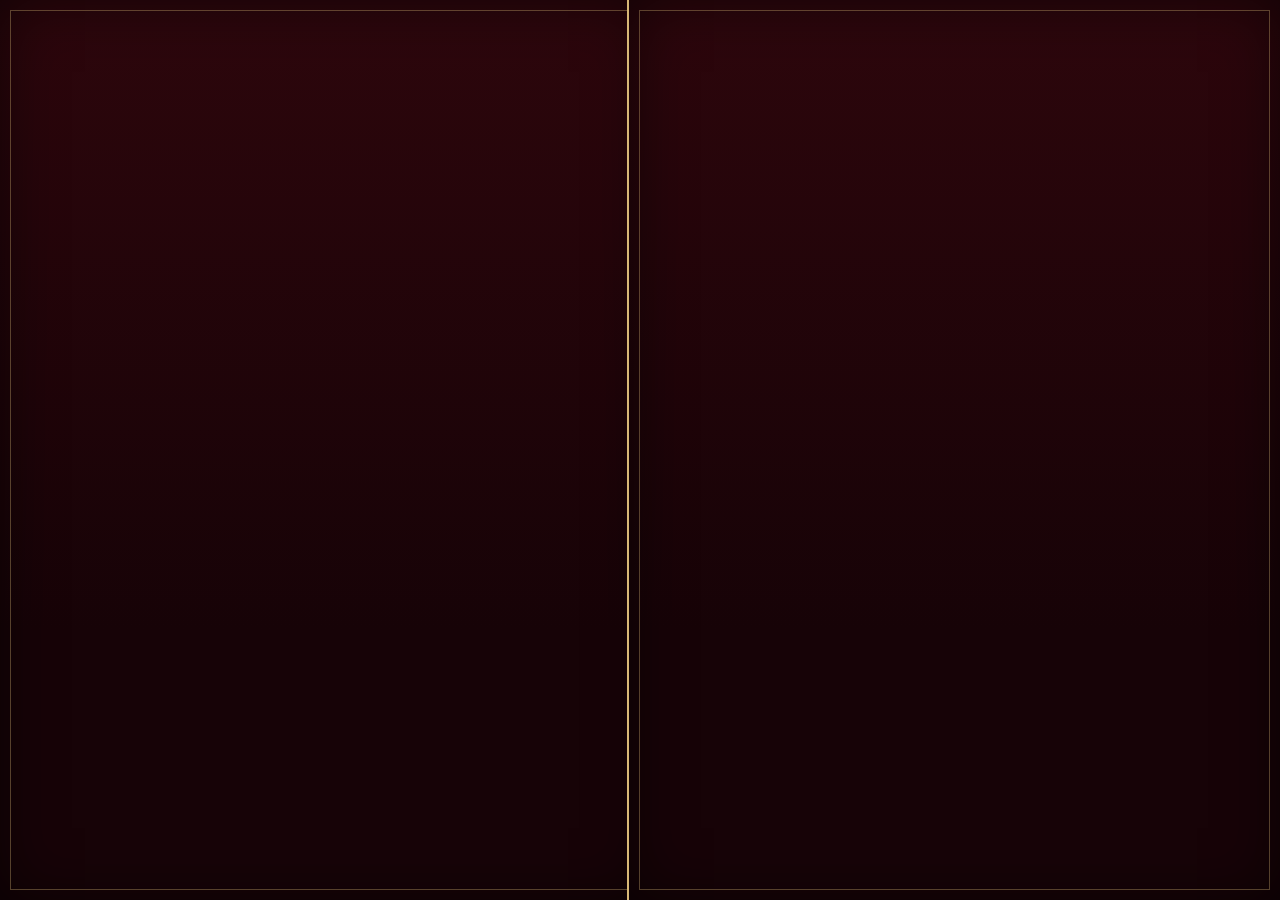
